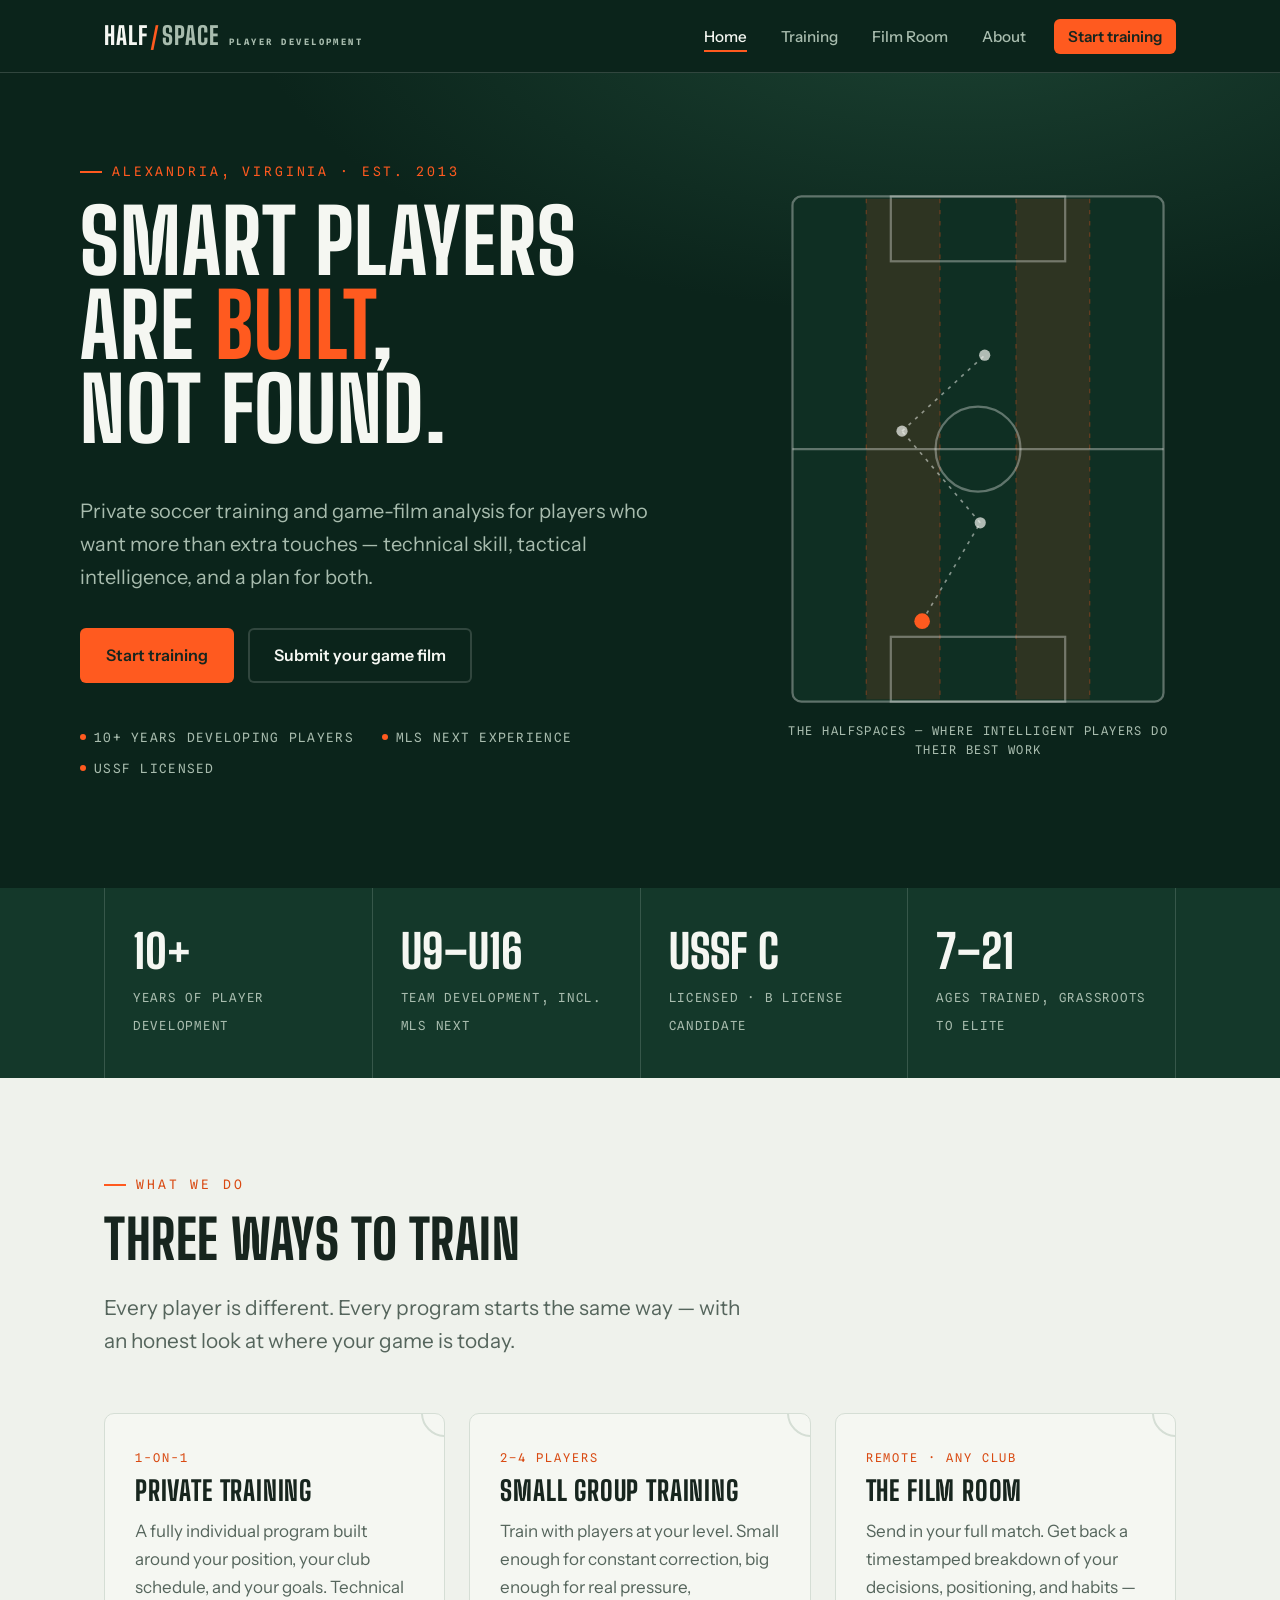
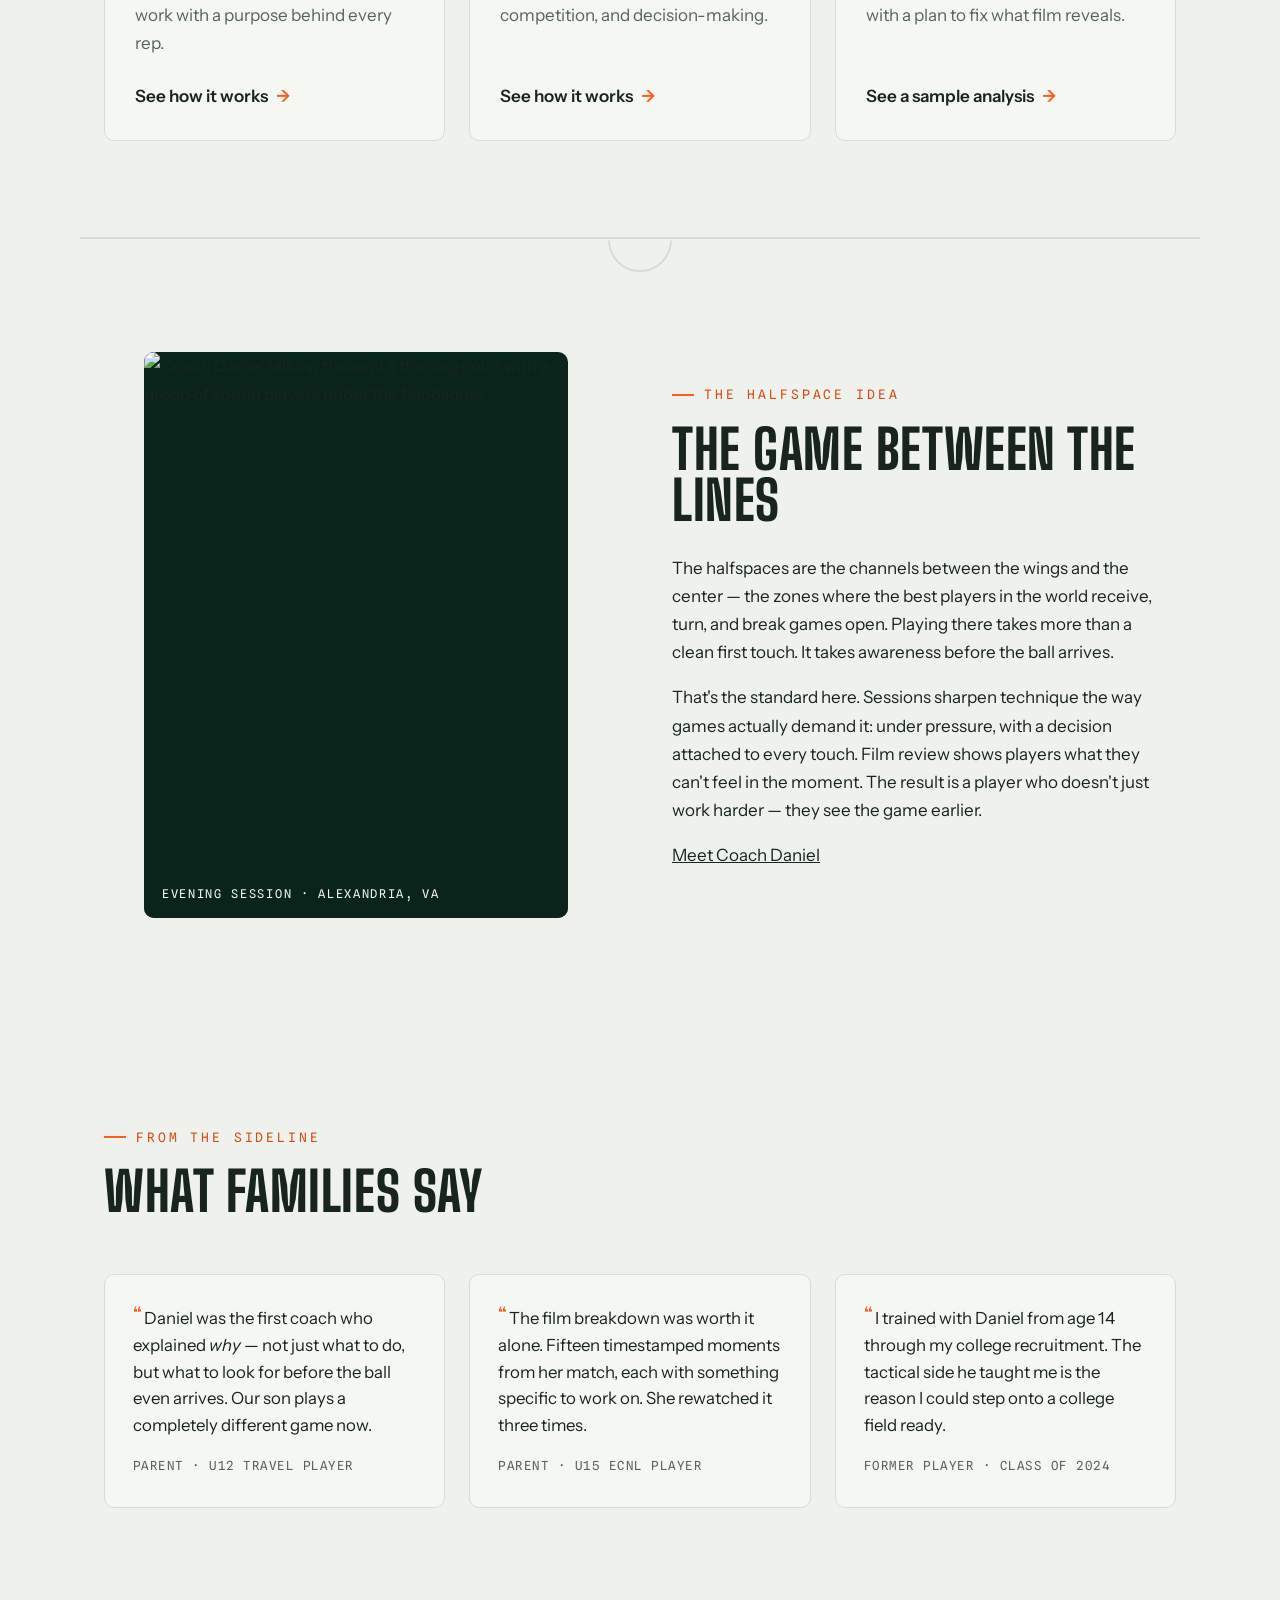
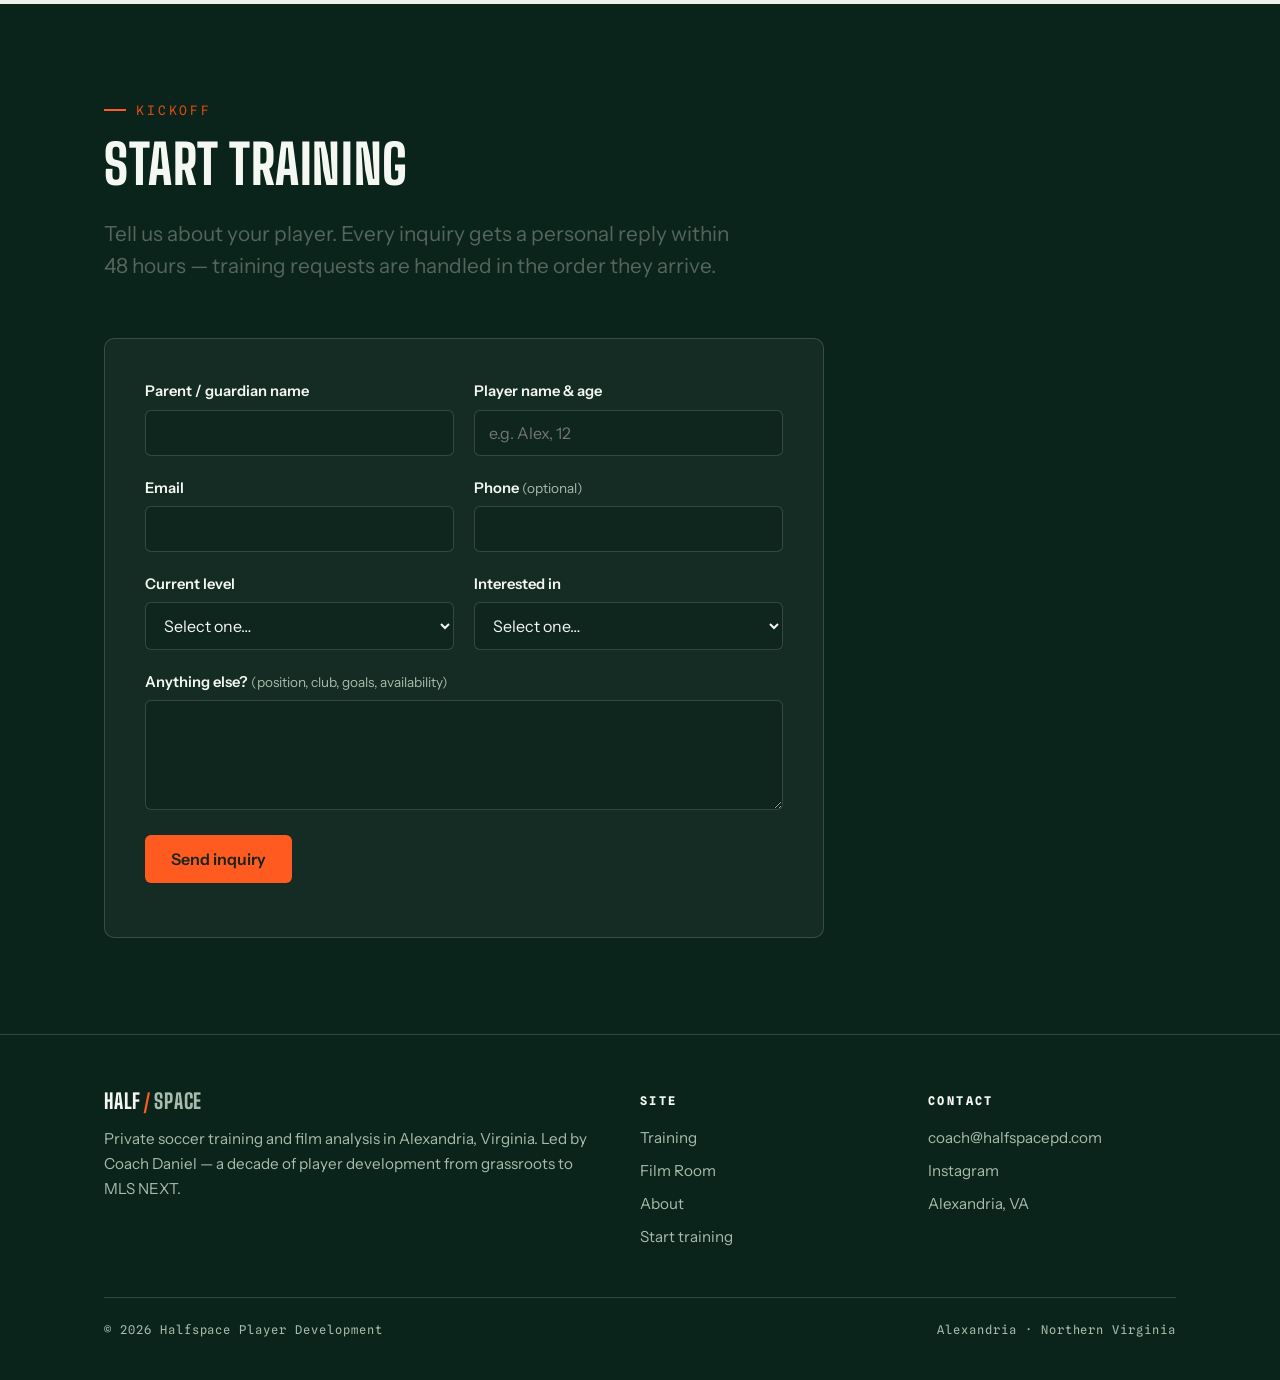
==== index.html @ 143e5eea "Add Halfspace site (pages, styles, scripts)" ====
<!DOCTYPE html>
<html lang="en">
<head>
  <meta charset="UTF-8">
  <meta name="viewport" content="width=device-width, initial-scale=1.0">
  <title>Halfspace Player Development — Private Soccer Training &amp; Film Analysis · Alexandria, VA</title>
  <meta name="description" content="Private soccer training and game-film analysis in Alexandria, Virginia. A decade of player development from grassroots to MLS NEXT, led by Coach Daniel.">
  <meta property="og:title" content="Halfspace Player Development">
  <meta property="og:description" content="Private soccer training and game-film analysis in Alexandria, VA. Smart players are built, not found.">
  <meta property="og:type" content="website">
  <link rel="icon" href="data:image/svg+xml,%3Csvg xmlns='http://www.w3.org/2000/svg' viewBox='0 0 32 32'%3E%3Crect width='32' height='32' rx='6' fill='%230b241b'/%3E%3Cpath d='M19 5 L13 27' stroke='%23ff5a1f' stroke-width='4'/%3E%3C/svg%3E">
  <link rel="preconnect" href="https://fonts.googleapis.com">
  <link rel="preconnect" href="https://fonts.gstatic.com" crossorigin>
  <link href="https://fonts.googleapis.com/css2?family=Big+Shoulders+Display:wght@600;700;800&family=Instrument+Sans:ital,wght@0,400;0,500;0,600;1,400&family=Spline+Sans+Mono:wght@400;500&display=swap" rel="stylesheet">
  <link rel="stylesheet" href="styles.css">
</head>
<body>
  <a class="skip-link" href="#main">Skip to content</a>

  <header class="site-header">
    <div class="container nav-bar">
      <a class="wordmark" href="index.html" aria-label="Halfspace Player Development — home">
        <span class="half">Half</span><span class="slash">/</span><span class="space">Space</span>
        <small>Player Development</small>
      </a>
      <button class="nav-toggle" aria-expanded="false" aria-controls="nav-links" aria-label="Toggle menu">
        <svg class="icon-open" width="26" height="26" viewBox="0 0 24 24" fill="none" stroke="currentColor" stroke-width="2" aria-hidden="true"><path d="M3 6h18M3 12h18M3 18h18"/></svg>
        <svg class="icon-close" width="26" height="26" viewBox="0 0 24 24" fill="none" stroke="currentColor" stroke-width="2" aria-hidden="true"><path d="M5 5l14 14M19 5L5 19"/></svg>
      </button>
      <ul class="nav-links" id="nav-links">
        <li><a href="index.html" aria-current="page">Home</a></li>
        <li><a href="training.html">Training</a></li>
        <li><a href="film-room.html">Film Room</a></li>
        <li><a href="about.html">About</a></li>
        <li><a class="nav-cta" href="#contact">Start training</a></li>
      </ul>
    </div>
  </header>

  <main id="main">

    <!-- ================= HERO ================= -->
    <section class="hero on-dark">
      <div class="container hero-grid">
        <div>
          <p class="eyebrow">Alexandria, Virginia · Est. 2013</p>
          <h1>Smart players<br>are <span class="accent">built</span>,<br>not found.</h1>
          <p class="hero-sub">Private soccer training and game-film analysis for players who want more than extra touches — technical skill, tactical intelligence, and a plan for both.</p>
          <div class="hero-ctas">
            <a class="btn btn-cone" href="#contact">Start training</a>
            <a class="btn btn-ghost" href="film-room.html">Submit your game film</a>
          </div>
          <ul class="hero-cred">
            <li>10+ years developing players</li>
            <li>MLS NEXT experience</li>
            <li>USSF licensed</li>
          </ul>
        </div>

        <figure class="hero-pitch" aria-hidden="false">
          <svg viewBox="0 0 340 460" role="img" aria-label="Pitch diagram with the two halfspace channels highlighted in orange">
            <!-- pitch base -->
            <rect x="4" y="4" width="332" height="452" rx="8" fill="#0f2f23" stroke="#f5f7f2" stroke-opacity="0.35" stroke-width="2"/>
            <!-- halfspace channels -->
            <rect x="70" y="6" width="66" height="448" fill="#ff5a1f" opacity="0.13"/>
            <rect x="204" y="6" width="66" height="448" fill="#ff5a1f" opacity="0.13"/>
            <line x1="70" y1="6" x2="70" y2="454" stroke="#ff5a1f" stroke-opacity="0.35" stroke-dasharray="4 6"/>
            <line x1="136" y1="6" x2="136" y2="454" stroke="#ff5a1f" stroke-opacity="0.35" stroke-dasharray="4 6"/>
            <line x1="204" y1="6" x2="204" y2="454" stroke="#ff5a1f" stroke-opacity="0.35" stroke-dasharray="4 6"/>
            <line x1="270" y1="6" x2="270" y2="454" stroke="#ff5a1f" stroke-opacity="0.35" stroke-dasharray="4 6"/>
            <!-- pitch markings -->
            <line x1="4" y1="230" x2="336" y2="230" stroke="#f5f7f2" stroke-opacity="0.35" stroke-width="2"/>
            <circle cx="170" cy="230" r="38" fill="none" stroke="#f5f7f2" stroke-opacity="0.35" stroke-width="2"/>
            <rect x="92" y="4" width="156" height="58" fill="none" stroke="#f5f7f2" stroke-opacity="0.35" stroke-width="2"/>
            <rect x="92" y="398" width="156" height="58" fill="none" stroke="#f5f7f2" stroke-opacity="0.35" stroke-width="2"/>
            <!-- pass sequence through the halfspace -->
            <path d="M120 384 L172 296 M172 296 L102 214 M102 214 L176 146" stroke="#f5f7f2" stroke-opacity="0.5" stroke-width="1.5" stroke-dasharray="3 5"/>
            <circle cx="172" cy="296" r="5" fill="#f5f7f2" opacity="0.7"/>
            <circle cx="102" cy="214" r="5" fill="#f5f7f2" opacity="0.7"/>
            <circle cx="176" cy="146" r="5" fill="#f5f7f2" opacity="0.7"/>
            <circle class="ball" cx="120" cy="384" r="7" fill="#ff5a1f"/>
          </svg>
          <figcaption>The halfspaces — where intelligent players do their best work</figcaption>
        </figure>
      </div>
    </section>

    <!-- ================= CREDENTIAL BAND ================= -->
    <section class="cred-band" aria-label="Coaching credentials">
      <div class="container">
        <div class="cred-grid">
          <div class="cred-cell reveal">
            <span class="big">10+</span>
            <span class="label">Years of player development</span>
          </div>
          <div class="cred-cell reveal">
            <span class="big">U9–U16</span>
            <span class="label">Team development, incl. MLS NEXT</span>
          </div>
          <div class="cred-cell reveal">
            <span class="big">USSF C</span>
            <span class="label">Licensed · B License candidate</span>
          </div>
          <div class="cred-cell reveal">
            <span class="big">7–21</span>
            <span class="label">Ages trained, grassroots to elite</span>
          </div>
        </div>
      </div>
    </section>

    <!-- ================= OFFERS ================= -->
    <section class="section on-light">
      <div class="container">
        <div class="section-head">
          <p class="eyebrow">What we do</p>
          <h2>Three ways to train</h2>
          <p class="lede">Every player is different. Every program starts the same way — with an honest look at where your game is today.</p>
        </div>
        <div class="card-grid">
          <article class="card reveal">
            <span class="card-tag">1-on-1</span>
            <h3>Private Training</h3>
            <p>A fully individual program built around your position, your club schedule, and your goals. Technical work with a purpose behind every rep.</p>
            <a class="card-link" href="training.html">See how it works</a>
          </article>
          <article class="card reveal">
            <span class="card-tag">2–4 players</span>
            <h3>Small Group Training</h3>
            <p>Train with players at your level. Small enough for constant correction, big enough for real pressure, competition, and decision-making.</p>
            <a class="card-link" href="training.html#small-group">See how it works</a>
          </article>
          <article class="card reveal">
            <span class="card-tag">Remote · Any club</span>
            <h3>The Film Room</h3>
            <p>Send in your full match. Get back a timestamped breakdown of your decisions, positioning, and habits — with a plan to fix what film reveals.</p>
            <a class="card-link" href="film-room.html">See a sample analysis</a>
          </article>
        </div>
      </div>
    </section>

    <div class="pitch-divider" role="presentation"></div>

    <!-- ================= PHILOSOPHY ================= -->
    <section class="section">
      <div class="container split">
        <figure class="photo reveal" style="aspect-ratio: 3 / 4;">
          <!-- SWAP: replace images/coach-huddle.jpg with the real floodlight training photo -->
          <img src="images/coach-huddle.jpg" alt="Coach Daniel talking through a training point with a group of young players under the floodlights" loading="lazy">
          <figcaption>Evening session · Alexandria, VA</figcaption>
        </figure>
        <div class="reveal">
          <p class="eyebrow">The Halfspace idea</p>
          <h2>The game between the lines</h2>
          <p>The halfspaces are the channels between the wings and the center — the zones where the best players in the world receive, turn, and break games open. Playing there takes more than a clean first touch. It takes awareness before the ball arrives.</p>
          <p>That's the standard here. Sessions sharpen technique the way games actually demand it: under pressure, with a decision attached to every touch. Film review shows players what they can't feel in the moment. The result is a player who doesn't just work harder — they see the game earlier.</p>
          <p><a class="card-link" href="about.html">Meet Coach Daniel</a></p>
        </div>
      </div>
    </section>

    <!-- ================= QUOTES ================= -->
    <section class="section on-light" aria-label="What families say">
      <div class="container">
        <div class="section-head">
          <p class="eyebrow">From the sideline</p>
          <h2>What families say</h2>
        </div>
        <!-- SWAP: replace these placeholder quotes with real family testimonials before launch -->
        <div class="quote-grid">
          <figure class="quote reveal">
            <p>Daniel was the first coach who explained <em>why</em> — not just what to do, but what to look for before the ball even arrives. Our son plays a completely different game now.</p>
            <figcaption>Parent · U12 travel player</figcaption>
          </figure>
          <figure class="quote reveal">
            <p>The film breakdown was worth it alone. Fifteen timestamped moments from her match, each with something specific to work on. She rewatched it three times.</p>
            <figcaption>Parent · U15 ECNL player</figcaption>
          </figure>
          <figure class="quote reveal">
            <p>I trained with Daniel from age 14 through my college recruitment. The tactical side he taught me is the reason I could step onto a college field ready.</p>
            <figcaption>Former player · Class of 2024</figcaption>
          </figure>
        </div>
      </div>
    </section>

    <!-- ================= CONTACT ================= -->
    <section class="section on-night" id="contact">
      <div class="container">
        <div class="section-head">
          <p class="eyebrow">Kickoff</p>
          <h2>Start training</h2>
          <p class="lede">Tell us about your player. Every inquiry gets a personal reply within 48 hours — training requests are handled in the order they arrive.</p>
        </div>

        <!-- SETUP: create a free form at formspree.io and replace YOUR_FORM_ID below -->
        <form class="form-shell" action="https://formspree.io/f/YOUR_FORM_ID" method="POST" data-halfspace-form novalidate="">
          <div class="form-grid">
            <div>
              <label for="c-parent">Parent / guardian name</label>
              <input id="c-parent" name="parent_name" type="text" autocomplete="name" required>
            </div>
            <div>
              <label for="c-player">Player name &amp; age</label>
              <input id="c-player" name="player_name_age" type="text" placeholder="e.g. Alex, 12" required>
            </div>
            <div>
              <label for="c-email">Email</label>
              <input id="c-email" name="email" type="email" autocomplete="email" required>
            </div>
            <div>
              <label for="c-phone">Phone <span class="hint">(optional)</span></label>
              <input id="c-phone" name="phone" type="tel" autocomplete="tel">
            </div>
            <div>
              <label for="c-level">Current level</label>
              <select id="c-level" name="current_level" required>
                <option value="">Select one…</option>
                <option>Recreational</option>
                <option>Travel / club</option>
                <option>ECNL / MLS NEXT / academy</option>
                <option>High school</option>
                <option>College</option>
              </select>
            </div>
            <div>
              <label for="c-interest">Interested in</label>
              <select id="c-interest" name="interested_in" required>
                <option value="">Select one…</option>
                <option>Private training</option>
                <option>Small group training</option>
                <option>Film Room analysis</option>
                <option>Not sure yet</option>
              </select>
            </div>
            <div class="full">
              <label for="c-msg">Anything else? <span class="hint">(position, club, goals, availability)</span></label>
              <textarea id="c-msg" name="message"></textarea>
            </div>
          </div>
          <input type="text" name="_gotcha" class="hp-field" tabindex="-1" autocomplete="off" aria-hidden="true">
          <input type="hidden" name="_subject" value="New training inquiry — halfspace site">
          <div class="form-status" role="status" aria-live="polite"></div>
          <p class="form-note"><button class="btn btn-cone" type="submit" data-label="Send inquiry">Send inquiry</button></p>
        </form>
      </div>
    </section>

  </main>

  <footer class="site-footer">
    <div class="container">
      <div class="footer-grid">
        <div>
          <a class="wordmark" href="index.html" aria-label="Halfspace Player Development — home">
            <span class="half">Half</span><span class="slash">/</span><span class="space">Space</span>
          </a>
          <p style="margin-top:14px; max-width: 32em;">Private soccer training and film analysis in Alexandria, Virginia. Led by Coach Daniel — a decade of player development from grassroots to MLS NEXT.</p>
        </div>
        <div>
          <h4>Site</h4>
          <ul>
            <li><a href="training.html">Training</a></li>
            <li><a href="film-room.html">Film Room</a></li>
            <li><a href="about.html">About</a></li>
            <li><a href="index.html#contact">Start training</a></li>
          </ul>
        </div>
        <div>
          <h4>Contact</h4>
          <ul>
            <!-- SWAP: replace with Daniel's real email / phone / Instagram -->
            <li><a href="mailto:coach@halfspacepd.com">coach@halfspacepd.com</a></li>
            <li><a href="https://instagram.com" rel="noopener">Instagram</a></li>
            <li>Alexandria, VA</li>
          </ul>
        </div>
      </div>
      <div class="footer-bottom">
        <span>© <span id="year">2026</span> Halfspace Player Development</span>
        <span>Alexandria · Northern Virginia</span>
      </div>
    </div>
  </footer>

  <script src="main.js"></script>
</body>
</html>
---- styles.css ----
/* ============================================================
   HALFSPACE — Player Development
   Palette:  turf #14382A · night #0B241B · pine #1D4A37
             chalk #F5F7F2 · paper #EFF2EC · ink #17251E
             cone #FF5A1F
   Type:     Big Shoulders Display (display) · Instrument Sans (body)
             Spline Sans Mono (utility / match clock)
   ============================================================ */

:root {
  --turf: #14382a;
  --night: #0b241b;
  --pine: #1d4a37;
  --pine-soft: #2a5c46;
  --chalk: #f5f7f2;
  --paper: #eff2ec;
  --ink: #17251e;
  --muted: #55655c;
  --muted-dark: #a8bcae;
  --cone: #ff5a1f;
  --cone-deep: #d94a12;
  --line: #d5ded5;
  --line-dark: rgba(245, 247, 242, 0.16);
  --radius: 10px;
  --container: 1120px;
  --font-display: "Big Shoulders Display", "Arial Narrow", sans-serif;
  --font-body: "Instrument Sans", "Helvetica Neue", Arial, sans-serif;
  --font-mono: "Spline Sans Mono", "SFMono-Regular", Consolas, monospace;
}

* { box-sizing: border-box; }

html { scroll-behavior: smooth; }
@media (prefers-reduced-motion: reduce) {
  html { scroll-behavior: auto; }
}

body {
  margin: 0;
  font-family: var(--font-body);
  font-size: 1.0625rem;
  line-height: 1.65;
  color: var(--ink);
  background: var(--paper);
  -webkit-font-smoothing: antialiased;
}

img { max-width: 100%; display: block; }

a { color: inherit; }

:focus-visible {
  outline: 3px solid var(--cone);
  outline-offset: 2px;
  border-radius: 2px;
}

.container {
  max-width: var(--container);
  margin: 0 auto;
  padding: 0 24px;
}

.skip-link {
  position: absolute;
  left: -9999px;
  top: 0;
  background: var(--cone);
  color: var(--ink);
  padding: 10px 18px;
  font-weight: 600;
  z-index: 200;
}
.skip-link:focus { left: 12px; top: 12px; }

/* ------------------------------------------------ typography */

h1, h2, h3 {
  font-family: var(--font-display);
  text-transform: uppercase;
  line-height: 0.95;
  letter-spacing: 0.01em;
  margin: 0 0 0.5em;
  font-weight: 800;
}

h1 { font-size: clamp(3rem, 8vw, 5.5rem); }
h2 { font-size: clamp(2.2rem, 5vw, 3.4rem); }
h3 { font-size: clamp(1.35rem, 3vw, 1.7rem); letter-spacing: 0.03em; }

p { margin: 0 0 1em; }

.eyebrow {
  font-family: var(--font-mono);
  font-size: 0.8125rem;
  letter-spacing: 0.22em;
  text-transform: uppercase;
  color: var(--cone-deep);
  display: flex;
  align-items: center;
  gap: 10px;
  margin: 0 0 18px;
}
.eyebrow::before {
  content: "";
  width: 22px;
  height: 2px;
  background: var(--cone);
  flex: none;
}
.on-dark .eyebrow { color: var(--cone); }

.lede {
  font-size: clamp(1.125rem, 2vw, 1.3rem);
  line-height: 1.55;
  color: var(--muted);
  max-width: 34em;
}
.on-dark .lede { color: var(--muted-dark); }

.mono {
  font-family: var(--font-mono);
  font-size: 0.85em;
  letter-spacing: 0.04em;
}

/* ------------------------------------------------ buttons */

.btn {
  display: inline-flex;
  align-items: center;
  gap: 10px;
  font-family: var(--font-body);
  font-weight: 600;
  font-size: 1rem;
  text-decoration: none;
  border: 0;
  cursor: pointer;
  padding: 14px 26px;
  border-radius: 6px;
  transition: transform 0.15s ease, background-color 0.15s ease, color 0.15s ease;
}
.btn:active { transform: translateY(1px); }

.btn-cone {
  background: var(--cone);
  color: var(--ink);
}
.btn-cone:hover { background: var(--cone-deep); color: var(--chalk); }

.btn-ghost {
  background: transparent;
  color: var(--ink);
  box-shadow: inset 0 0 0 2px var(--ink);
}
.btn-ghost:hover { background: var(--ink); color: var(--chalk); }

.on-dark .btn-ghost {
  color: var(--chalk);
  box-shadow: inset 0 0 0 2px var(--line-dark);
}
.on-dark .btn-ghost:hover { background: var(--chalk); color: var(--ink); box-shadow: inset 0 0 0 2px var(--chalk); }

/* ------------------------------------------------ header / nav */

.site-header {
  position: sticky;
  top: 0;
  z-index: 100;
  background: var(--night);
  border-bottom: 1px solid var(--line-dark);
}

.nav-bar {
  display: flex;
  align-items: center;
  justify-content: space-between;
  gap: 24px;
  min-height: 72px;
}

.wordmark {
  font-family: var(--font-display);
  font-weight: 800;
  font-size: 1.55rem;
  letter-spacing: 0.04em;
  text-transform: uppercase;
  color: var(--chalk);
  text-decoration: none;
  display: flex;
  align-items: baseline;
  line-height: 1;
}
.wordmark .half { color: var(--chalk); }
.wordmark .slash { color: var(--cone); margin: 0 2px; font-weight: 700; }
.wordmark .space { color: var(--muted-dark); }
.wordmark small {
  font-family: var(--font-mono);
  font-size: 0.55rem;
  letter-spacing: 0.28em;
  color: var(--muted-dark);
  margin-left: 10px;
  display: none;
}
@media (min-width: 700px) {
  .wordmark small { display: inline; }
}

.nav-links {
  display: flex;
  align-items: center;
  gap: 6px;
  list-style: none;
  margin: 0;
  padding: 0;
}
.nav-links a {
  text-decoration: none;
  color: var(--muted-dark);
  font-size: 0.95rem;
  font-weight: 500;
  padding: 8px 14px;
  border-radius: 6px;
  transition: color 0.15s ease;
}
.nav-links a:hover { color: var(--chalk); }
.nav-links a[aria-current="page"] {
  color: var(--chalk);
  position: relative;
}
.nav-links a[aria-current="page"]::after {
  content: "";
  position: absolute;
  left: 14px;
  right: 14px;
  bottom: 2px;
  height: 2px;
  background: var(--cone);
}
.nav-links .nav-cta {
  background: var(--cone);
  color: var(--ink);
  font-weight: 600;
  margin-left: 8px;
}
.nav-links .nav-cta:hover { background: var(--cone-deep); color: var(--chalk); }

.nav-toggle {
  display: none;
  background: none;
  border: 0;
  cursor: pointer;
  padding: 10px;
  color: var(--chalk);
}
.nav-toggle svg { display: block; }
.nav-toggle .icon-close { display: none; }
.nav-toggle[aria-expanded="true"] .icon-open { display: none; }
.nav-toggle[aria-expanded="true"] .icon-close { display: block; }

@media (max-width: 860px) {
  .nav-toggle { display: block; }
  .nav-links {
    position: absolute;
    top: 100%;
    left: 0;
    right: 0;
    flex-direction: column;
    align-items: stretch;
    gap: 0;
    background: var(--night);
    border-bottom: 1px solid var(--line-dark);
    padding: 8px 16px 20px;
    display: none;
  }
  .nav-links.open { display: flex; }
  .nav-links a { padding: 14px 12px; font-size: 1.05rem; }
  .nav-links a[aria-current="page"]::after { left: 12px; right: auto; width: 28px; }
  .nav-links .nav-cta { margin: 12px 12px 0; text-align: center; justify-content: center; display: block; }
}

/* ------------------------------------------------ sections */

.section { padding: 96px 0; }
.section-tight { padding: 72px 0; }

.on-dark {
  background: var(--turf);
  color: var(--chalk);
}
.on-night {
  background: var(--night);
  color: var(--chalk);
}

.section-head { max-width: 640px; margin-bottom: 56px; }
.section-head.center { margin-left: auto; margin-right: auto; text-align: center; }
.section-head.center .eyebrow { justify-content: center; }

/* pitch-line divider between light sections */
.pitch-divider {
  height: 0;
  border-top: 2px solid var(--line);
  position: relative;
  max-width: var(--container);
  margin: 0 auto;
}
.pitch-divider::after {
  content: "";
  position: absolute;
  top: -31px;
  left: 50%;
  width: 60px;
  height: 60px;
  transform: translateX(-50%);
  border: 2px solid var(--line);
  border-radius: 50%;
  clip-path: inset(50% 0 0 0);
  background: transparent;
}

/* ------------------------------------------------ hero */

.hero {
  background:
    radial-gradient(1100px 500px at 75% -10%, rgba(42, 92, 70, 0.55), transparent 65%),
    var(--night);
  color: var(--chalk);
  overflow: hidden;
}

.hero-grid {
  display: grid;
  grid-template-columns: minmax(0, 7fr) minmax(0, 5fr);
  gap: 56px;
  align-items: center;
  padding: 88px 0 96px;
}

.hero h1 .accent { color: var(--cone); }

.hero-sub {
  font-size: clamp(1.1rem, 2vw, 1.25rem);
  color: var(--muted-dark);
  max-width: 30em;
  margin: 22px 0 34px;
}

.hero-ctas { display: flex; flex-wrap: wrap; gap: 14px; }

.hero-cred {
  margin-top: 44px;
  display: flex;
  flex-wrap: wrap;
  gap: 10px 28px;
  padding: 0;
  list-style: none;
  font-family: var(--font-mono);
  font-size: 0.8rem;
  letter-spacing: 0.1em;
  text-transform: uppercase;
  color: var(--muted-dark);
}
.hero-cred li { display: flex; align-items: center; gap: 8px; }
.hero-cred li::before { content: ""; width: 6px; height: 6px; background: var(--cone); border-radius: 50%; flex: none; }

.hero-pitch { justify-self: center; width: 100%; max-width: 380px; }
.hero-pitch svg { width: 100%; height: auto; display: block; }
.hero-pitch figcaption {
  font-family: var(--font-mono);
  font-size: 0.75rem;
  letter-spacing: 0.12em;
  text-transform: uppercase;
  color: var(--muted-dark);
  text-align: center;
  margin-top: 14px;
}

@media (max-width: 860px) {
  .hero-grid { grid-template-columns: 1fr; padding: 64px 0 72px; }
  .hero-pitch { max-width: 300px; }
}

@media (prefers-reduced-motion: no-preference) {
  .hero .ball {
    animation: passline 7s ease-in-out infinite;
  }
  @keyframes passline {
    0%, 8%   { transform: translate(0, 0); }
    26%, 36% { transform: translate(52px, -88px); }
    56%, 66% { transform: translate(-18px, -170px); }
    88%, 100% { transform: translate(74px, -238px); }
  }
}

/* ------------------------------------------------ credential band */

.cred-band { background: var(--turf); color: var(--chalk); }
.cred-grid {
  display: grid;
  grid-template-columns: repeat(4, 1fr);
  border-left: 1px solid var(--line-dark);
}
.cred-cell {
  border-right: 1px solid var(--line-dark);
  padding: 40px 28px;
}
.cred-cell .big {
  font-family: var(--font-display);
  font-weight: 800;
  font-size: clamp(2rem, 4vw, 2.9rem);
  line-height: 1;
  display: block;
  margin-bottom: 8px;
}
.cred-cell .label {
  font-family: var(--font-mono);
  font-size: 0.78rem;
  letter-spacing: 0.14em;
  text-transform: uppercase;
  color: var(--muted-dark);
}
@media (max-width: 860px) {
  .cred-grid { grid-template-columns: repeat(2, 1fr); border-top: 1px solid var(--line-dark); }
  .cred-cell { border-bottom: 1px solid var(--line-dark); padding: 28px 20px; }
}

/* ------------------------------------------------ cards */

.card-grid {
  display: grid;
  grid-template-columns: repeat(3, 1fr);
  gap: 24px;
}
@media (max-width: 900px) { .card-grid { grid-template-columns: 1fr; } }

.card {
  background: var(--chalk);
  border: 1px solid var(--line);
  border-radius: var(--radius);
  padding: 34px 30px 30px;
  position: relative;
  overflow: hidden;
  display: flex;
  flex-direction: column;
}
/* pitch corner-arc motif */
.card::before {
  content: "";
  position: absolute;
  top: -1px;
  right: -1px;
  width: 44px;
  height: 44px;
  border: 2px solid var(--line);
  border-radius: 50%;
  transform: translate(50%, -50%);
}
.card h3 { margin-top: 10px; }
.card .card-tag {
  font-family: var(--font-mono);
  font-size: 0.75rem;
  letter-spacing: 0.16em;
  text-transform: uppercase;
  color: var(--cone-deep);
}
.card p { color: var(--muted); flex: 1; }
.card .card-link {
  font-weight: 600;
  text-decoration: none;
  color: var(--ink);
  display: inline-flex;
  align-items: center;
  gap: 8px;
  margin-top: 8px;
}
.card .card-link::after { content: "→"; color: var(--cone); transition: transform 0.15s ease; }
.card .card-link:hover::after { transform: translateX(4px); }

/* ------------------------------------------------ photo treatment */

.photo {
  border-radius: var(--radius);
  overflow: hidden;
  position: relative;
  background: var(--night);
}
.photo img { width: 100%; height: 100%; object-fit: cover; }
.photo figcaption {
  position: absolute;
  left: 0;
  bottom: 0;
  right: 0;
  padding: 40px 18px 14px;
  background: linear-gradient(transparent, rgba(11, 36, 27, 0.85));
  color: var(--chalk);
  font-family: var(--font-mono);
  font-size: 0.75rem;
  letter-spacing: 0.14em;
  text-transform: uppercase;
}

/* ------------------------------------------------ split layout */

.split {
  display: grid;
  grid-template-columns: repeat(2, minmax(0, 1fr));
  gap: 64px;
  align-items: center;
}
@media (max-width: 900px) { .split { grid-template-columns: 1fr; gap: 40px; } }

/* ------------------------------------------------ film room */

.film-frame-wrap {
  display: grid;
  grid-template-columns: minmax(0, 7fr) minmax(0, 5fr);
  gap: 32px;
  align-items: start;
}
@media (max-width: 980px) { .film-frame-wrap { grid-template-columns: 1fr; } }

.film-frame {
  background: #071a13;
  border: 1px solid var(--line-dark);
  border-radius: var(--radius);
  padding: 18px;
  position: relative;
}
.film-frame svg { width: 100%; height: auto; display: block; border-radius: 6px; }

.film-frame .frame-meta {
  display: flex;
  justify-content: space-between;
  align-items: center;
  font-family: var(--font-mono);
  font-size: 0.75rem;
  letter-spacing: 0.12em;
  text-transform: uppercase;
  color: var(--muted-dark);
  padding: 12px 4px 0;
}
.film-frame .rec {
  display: inline-flex;
  align-items: center;
  gap: 7px;
  color: var(--cone);
}
.film-frame .rec::before {
  content: "";
  width: 8px;
  height: 8px;
  border-radius: 50%;
  background: var(--cone);
}
@media (prefers-reduced-motion: no-preference) {
  .film-frame .rec::before { animation: blink 1.6s steps(2, start) infinite; }
  @keyframes blink { to { visibility: hidden; } }
}

.film-notes { display: flex; flex-direction: column; gap: 10px; }

.film-note {
  text-align: left;
  background: rgba(245, 247, 242, 0.04);
  border: 1px solid var(--line-dark);
  border-radius: 8px;
  padding: 16px 18px;
  color: var(--chalk);
  font-family: var(--font-body);
  font-size: 0.95rem;
  line-height: 1.5;
  cursor: pointer;
  transition: border-color 0.15s ease, background-color 0.15s ease;
  width: 100%;
}
.film-note .stamp {
  font-family: var(--font-mono);
  font-size: 0.8rem;
  letter-spacing: 0.08em;
  color: var(--cone);
  display: block;
  margin-bottom: 4px;
}
.film-note strong { display: block; margin-bottom: 2px; }
.film-note span.note-body { color: var(--muted-dark); display: block; }
.film-note[aria-pressed="true"] {
  border-color: var(--cone);
  background: rgba(255, 90, 31, 0.08);
}
.film-note:hover { border-color: var(--cone-deep); }

/* annotation layers inside frame svg */
.film-frame .anno { opacity: 0; transition: opacity 0.25s ease; }
.film-frame .anno.active { opacity: 1; }
@media (prefers-reduced-motion: reduce) {
  .film-frame .anno { transition: none; }
}

/* steps */
.step-grid {
  display: grid;
  grid-template-columns: repeat(3, 1fr);
  gap: 24px;
  counter-reset: step;
}
@media (max-width: 900px) { .step-grid { grid-template-columns: 1fr; } }

.step {
  border-top: 2px solid var(--line-dark);
  padding-top: 22px;
}
.on-light .step { border-top-color: var(--line); }
.step .step-clock {
  font-family: var(--font-mono);
  font-size: 0.8rem;
  letter-spacing: 0.14em;
  color: var(--cone);
  display: block;
  margin-bottom: 12px;
}
.step h3 { font-size: 1.35rem; }
.step p { color: var(--muted-dark); font-size: 0.98rem; }
.on-light .step p { color: var(--muted); }

/* included list */
.included {
  list-style: none;
  margin: 0;
  padding: 0;
  display: grid;
  grid-template-columns: repeat(2, 1fr);
  gap: 14px 32px;
}
@media (max-width: 700px) { .included { grid-template-columns: 1fr; } }
.included li {
  display: flex;
  gap: 12px;
  align-items: flex-start;
  font-size: 1rem;
}
.included li::before {
  content: "✓";
  flex: none;
  width: 19px;
  height: 19px;
  margin-top: 3px;
  border-radius: 50%;
  background: var(--cone);
  color: var(--ink);
  font-size: 12px;
  font-weight: 700;
  line-height: 19px;
  text-align: center;
}

/* ------------------------------------------------ session timeline (training page) */

.session-flow {
  list-style: none;
  margin: 0;
  padding: 0;
  border-left: 2px solid var(--line);
}
.session-flow li {
  position: relative;
  padding: 0 0 34px 34px;
}
.session-flow li:last-child { padding-bottom: 0; }
.session-flow li::before {
  content: "";
  position: absolute;
  left: -7px;
  top: 6px;
  width: 12px;
  height: 12px;
  border-radius: 50%;
  background: var(--cone);
  border: 2px solid var(--paper);
}
.session-flow .flow-clock {
  font-family: var(--font-mono);
  font-size: 0.8rem;
  letter-spacing: 0.12em;
  color: var(--cone-deep);
  display: block;
  margin-bottom: 2px;
}
.session-flow strong { display: block; font-size: 1.1rem; }
.session-flow p { color: var(--muted); margin: 4px 0 0; font-size: 0.98rem; }

/* ------------------------------------------------ timeline (about page) */

.timeline {
  list-style: none;
  margin: 0;
  padding: 0;
}
.timeline li {
  display: grid;
  grid-template-columns: 120px 1fr;
  gap: 24px;
  padding: 22px 0;
  border-bottom: 1px solid var(--line);
}
.timeline li:first-child { border-top: 2px solid var(--ink); }
.timeline .years {
  font-family: var(--font-mono);
  font-size: 0.85rem;
  letter-spacing: 0.08em;
  color: var(--cone-deep);
  padding-top: 3px;
}
.timeline strong { display: block; }
.timeline p { color: var(--muted); margin: 2px 0 0; font-size: 0.98rem; }
@media (max-width: 600px) {
  .timeline li { grid-template-columns: 1fr; gap: 4px; }
}

/* license ladder */
.license-ladder {
  display: flex;
  gap: 10px;
  flex-wrap: wrap;
  list-style: none;
  padding: 0;
  margin: 0;
}
.license-ladder li {
  font-family: var(--font-mono);
  font-size: 0.85rem;
  letter-spacing: 0.1em;
  padding: 10px 16px;
  border: 1px solid var(--line);
  border-radius: 999px;
  color: var(--muted);
  background: var(--chalk);
}
.license-ladder li.held {
  border-color: var(--turf);
  color: var(--chalk);
  background: var(--turf);
}
.license-ladder li.next {
  border: 1px dashed var(--cone-deep);
  color: var(--cone-deep);
  background: transparent;
}

/* ------------------------------------------------ quotes */

.quote-grid {
  display: grid;
  grid-template-columns: repeat(3, 1fr);
  gap: 24px;
}
@media (max-width: 900px) { .quote-grid { grid-template-columns: 1fr; } }

.quote {
  background: var(--chalk);
  border: 1px solid var(--line);
  border-radius: var(--radius);
  padding: 30px 28px;
  margin: 0;
}
.quote p {
  font-size: 1.05rem;
  line-height: 1.6;
}
.quote p::before { content: "“"; color: var(--cone); font-family: var(--font-display); font-size: 1.6em; line-height: 0; vertical-align: -0.15em; margin-right: 2px; }
.quote figcaption {
  font-family: var(--font-mono);
  font-size: 0.78rem;
  letter-spacing: 0.12em;
  text-transform: uppercase;
  color: var(--muted);
}

/* ------------------------------------------------ FAQ */

.faq { max-width: 760px; margin: 0 auto; }
.faq details {
  border-bottom: 1px solid var(--line);
  padding: 6px 0;
}
.on-dark .faq details, .on-night .faq details { border-bottom-color: var(--line-dark); }
.faq summary {
  cursor: pointer;
  font-weight: 600;
  font-size: 1.08rem;
  padding: 16px 40px 16px 0;
  position: relative;
  list-style: none;
}
.faq summary::-webkit-details-marker { display: none; }
.faq summary::after {
  content: "+";
  position: absolute;
  right: 4px;
  top: 50%;
  transform: translateY(-50%);
  font-family: var(--font-display);
  font-size: 1.5rem;
  color: var(--cone);
}
.faq details[open] summary::after { content: "–"; }
.faq details p { color: var(--muted); padding-bottom: 16px; margin: 0; }
.on-dark .faq details p, .on-night .faq details p { color: var(--muted-dark); }

/* ------------------------------------------------ forms */

.form-shell {
  background: var(--chalk);
  border: 1px solid var(--line);
  border-radius: var(--radius);
  padding: 40px;
  max-width: 720px;
}
.on-dark .form-shell, .on-night .form-shell {
  background: rgba(245, 247, 242, 0.04);
  border-color: var(--line-dark);
}

.form-grid {
  display: grid;
  grid-template-columns: repeat(2, 1fr);
  gap: 20px;
}
.form-grid .full { grid-column: 1 / -1; }
@media (max-width: 640px) {
  .form-grid { grid-template-columns: 1fr; }
  .form-shell { padding: 28px 22px; }
}

label {
  display: block;
  font-weight: 600;
  font-size: 0.92rem;
  margin-bottom: 6px;
}
.hint { font-weight: 400; color: var(--muted); font-size: 0.85rem; }
.on-dark .hint, .on-night .hint { color: var(--muted-dark); }

input, select, textarea {
  width: 100%;
  font-family: var(--font-body);
  font-size: 1rem;
  color: var(--ink);
  background: var(--paper);
  border: 1px solid var(--line);
  border-radius: 6px;
  padding: 12px 14px;
}
.on-dark input, .on-dark select, .on-dark textarea,
.on-night input, .on-night select, .on-night textarea {
  background: rgba(11, 36, 27, 0.6);
  border-color: var(--line-dark);
  color: var(--chalk);
}
input:focus, select:focus, textarea:focus {
  outline: 3px solid var(--cone);
  outline-offset: 0;
  border-color: var(--cone);
}
textarea { resize: vertical; min-height: 110px; }

.form-note {
  font-size: 0.9rem;
  color: var(--muted);
  margin-top: 16px;
}
.on-dark .form-note, .on-night .form-note { color: var(--muted-dark); }

.form-status {
  margin-top: 16px;
  padding: 14px 16px;
  border-radius: 6px;
  font-size: 0.95rem;
  display: none;
}
.form-status.show { display: block; }
.form-status.ok { background: rgba(42, 92, 70, 0.18); border: 1px solid var(--pine-soft); }
.form-status.err { background: rgba(255, 90, 31, 0.1); border: 1px solid var(--cone-deep); }

/* honeypot */
.hp-field {
  position: absolute !important;
  left: -9999px !important;
  width: 1px;
  height: 1px;
  overflow: hidden;
}

/* ------------------------------------------------ CTA banner */

.cta-banner {
  background:
    radial-gradient(900px 400px at 20% 120%, rgba(255, 90, 31, 0.18), transparent 60%),
    var(--night);
  color: var(--chalk);
  text-align: center;
}
.cta-banner .btn { margin-top: 10px; }

/* ------------------------------------------------ footer */

.site-footer {
  background: var(--night);
  color: var(--muted-dark);
  border-top: 1px solid var(--line-dark);
  padding: 56px 0 40px;
  font-size: 0.95rem;
}
.footer-grid {
  display: grid;
  grid-template-columns: 2fr 1fr 1fr;
  gap: 40px;
  margin-bottom: 40px;
}
@media (max-width: 800px) { .footer-grid { grid-template-columns: 1fr; gap: 28px; } }

.site-footer .wordmark { font-size: 1.3rem; }
.site-footer h4 {
  font-family: var(--font-mono);
  font-size: 0.75rem;
  letter-spacing: 0.2em;
  text-transform: uppercase;
  color: var(--chalk);
  margin: 0 0 14px;
}
.site-footer ul { list-style: none; margin: 0; padding: 0; }
.site-footer li { margin-bottom: 8px; }
.site-footer a { color: var(--muted-dark); text-decoration: none; }
.site-footer a:hover { color: var(--chalk); }

.footer-bottom {
  border-top: 1px solid var(--line-dark);
  padding-top: 22px;
  display: flex;
  justify-content: space-between;
  flex-wrap: wrap;
  gap: 10px;
  font-family: var(--font-mono);
  font-size: 0.75rem;
  letter-spacing: 0.08em;
}

/* ------------------------------------------------ reveal on scroll */

.reveal { opacity: 1; transform: none; }
@media (prefers-reduced-motion: no-preference) {
  .js .reveal {
    opacity: 0;
    transform: translateY(18px);
    transition: opacity 0.6s ease, transform 0.6s ease;
  }
  .js .reveal.in {
    opacity: 1;
    transform: none;
  }
}
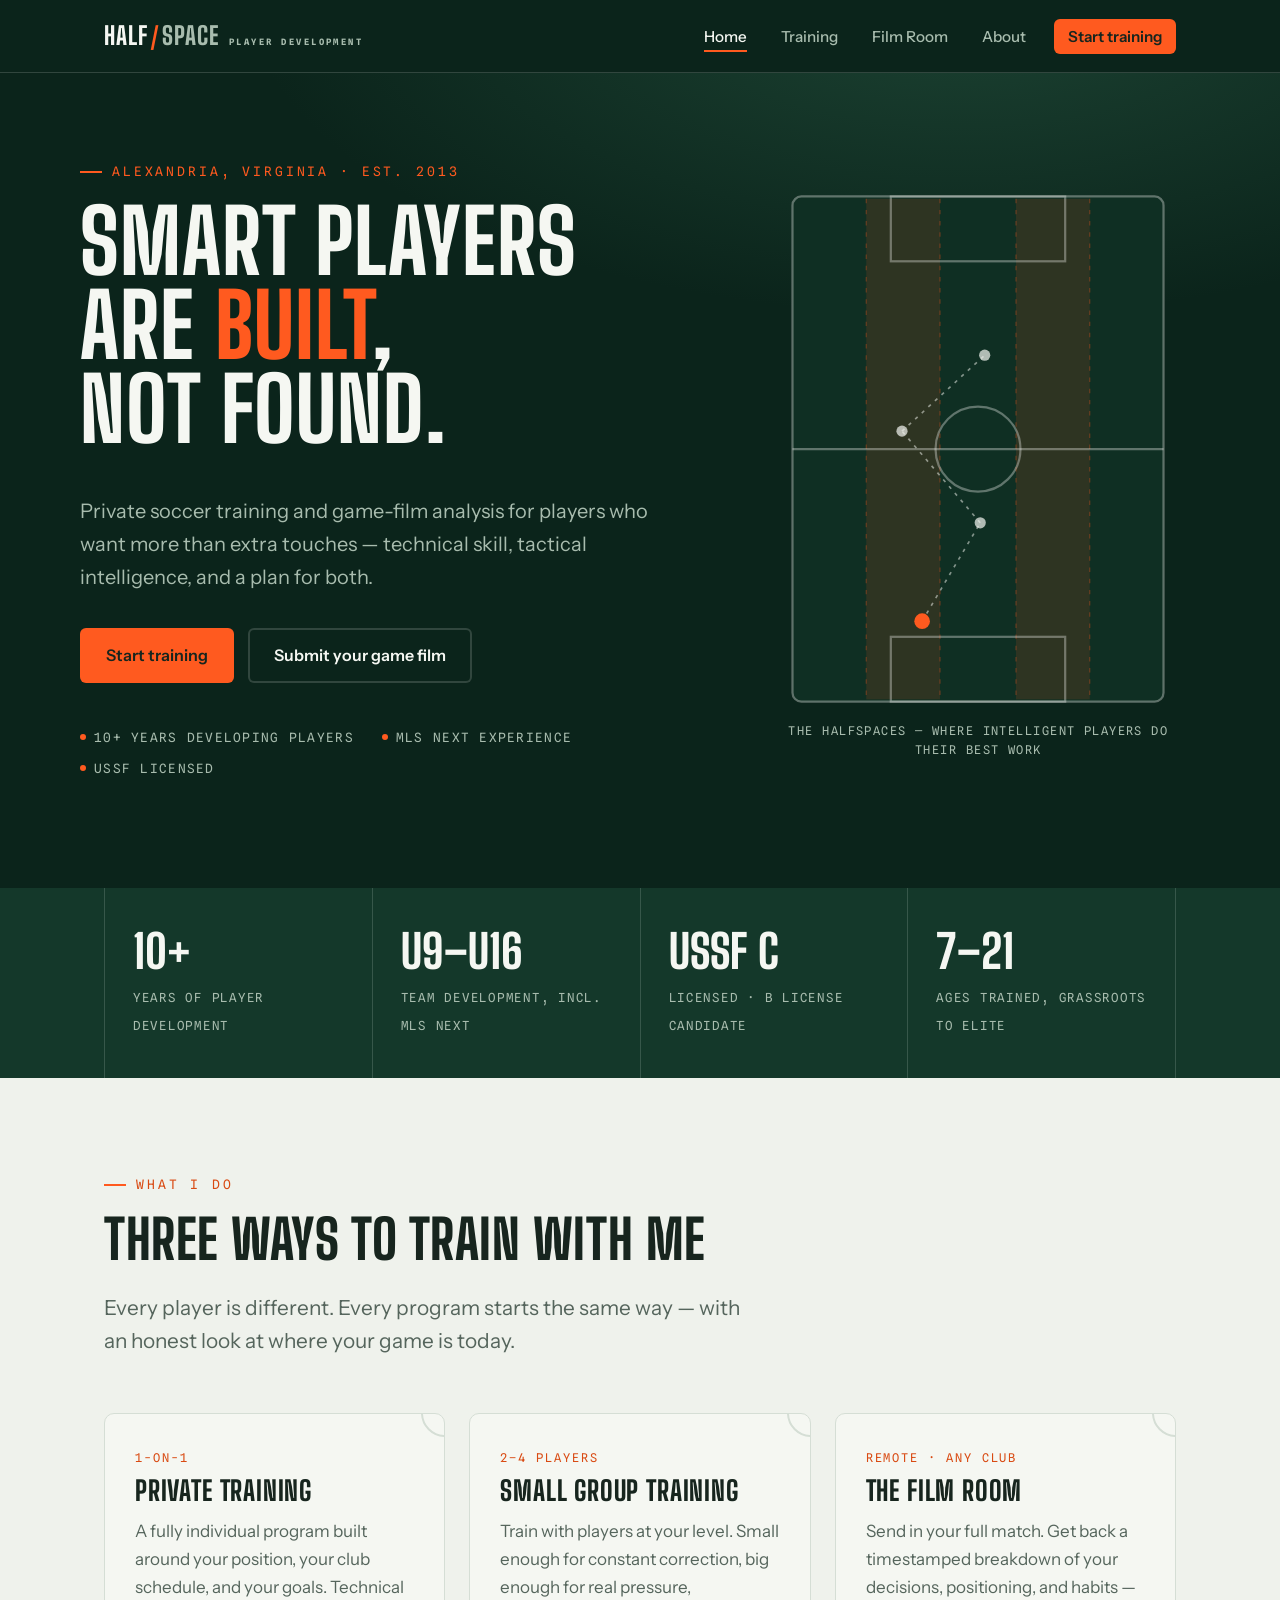
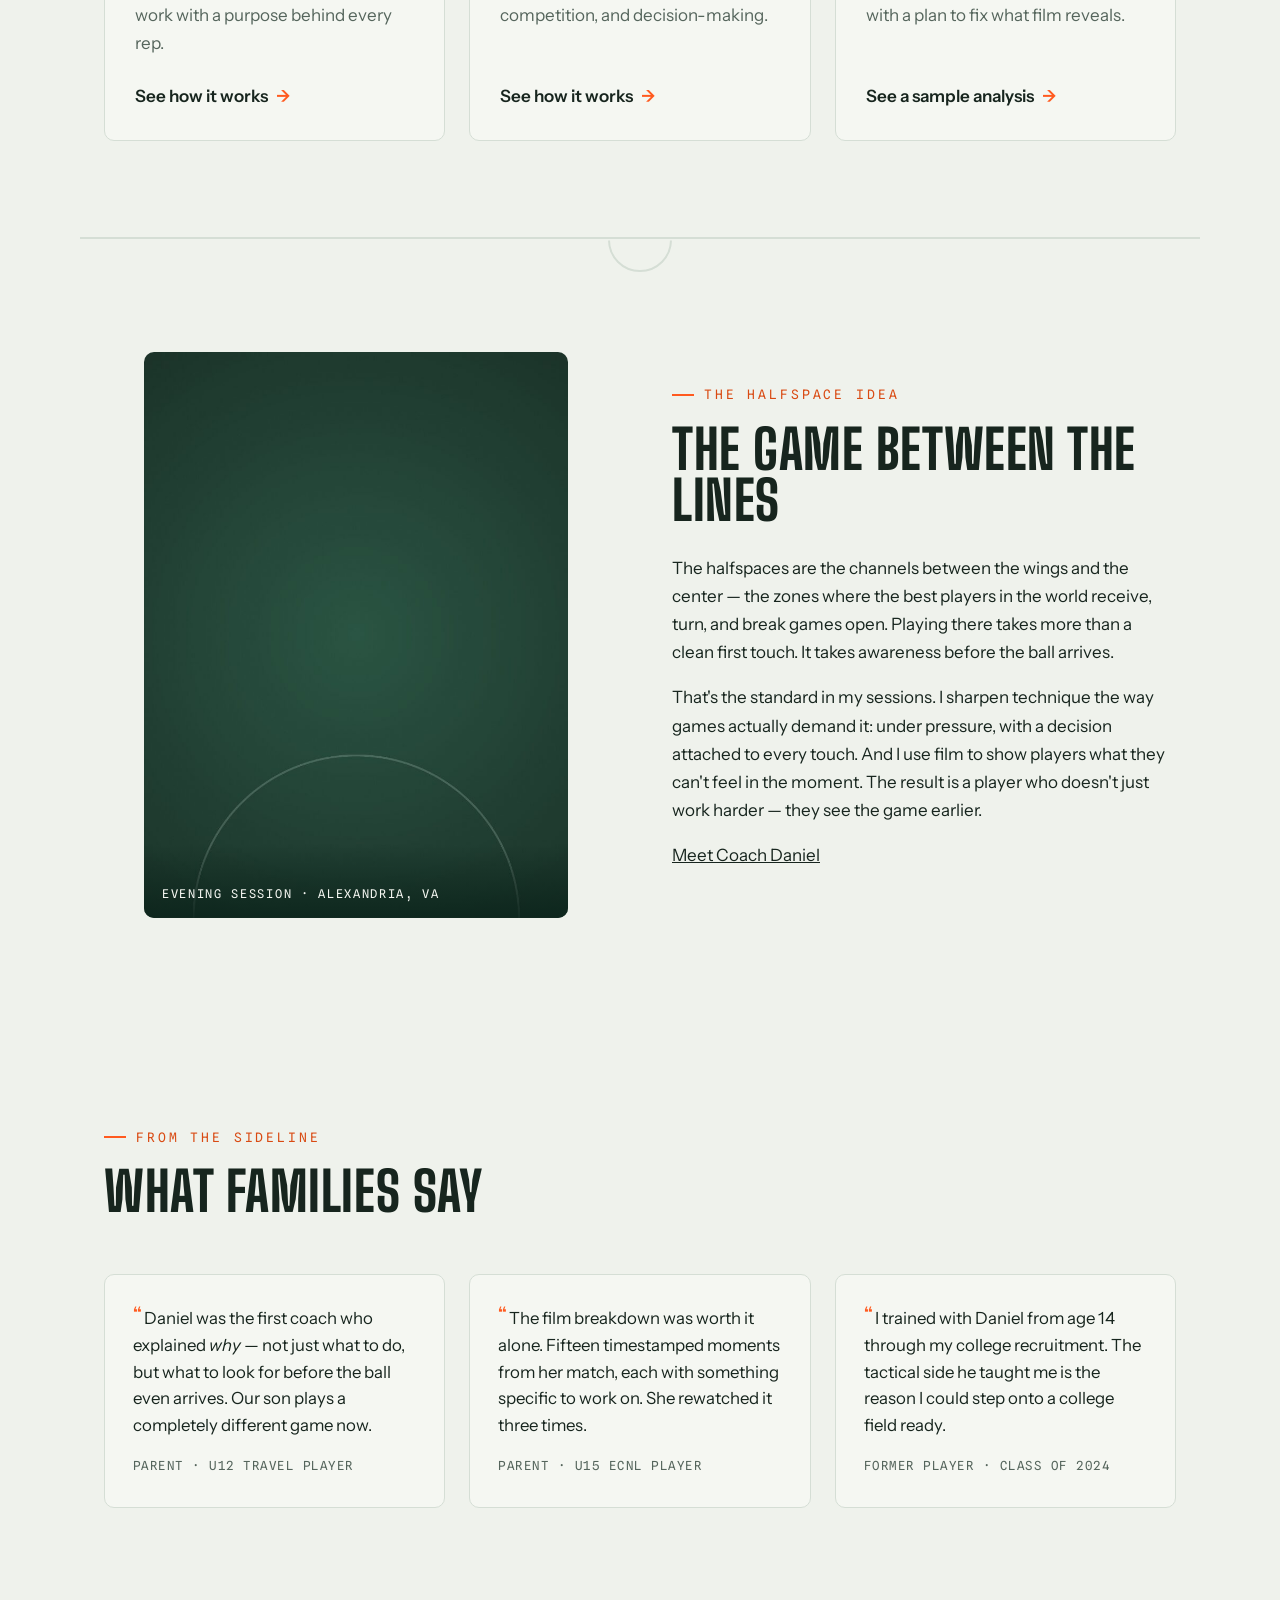
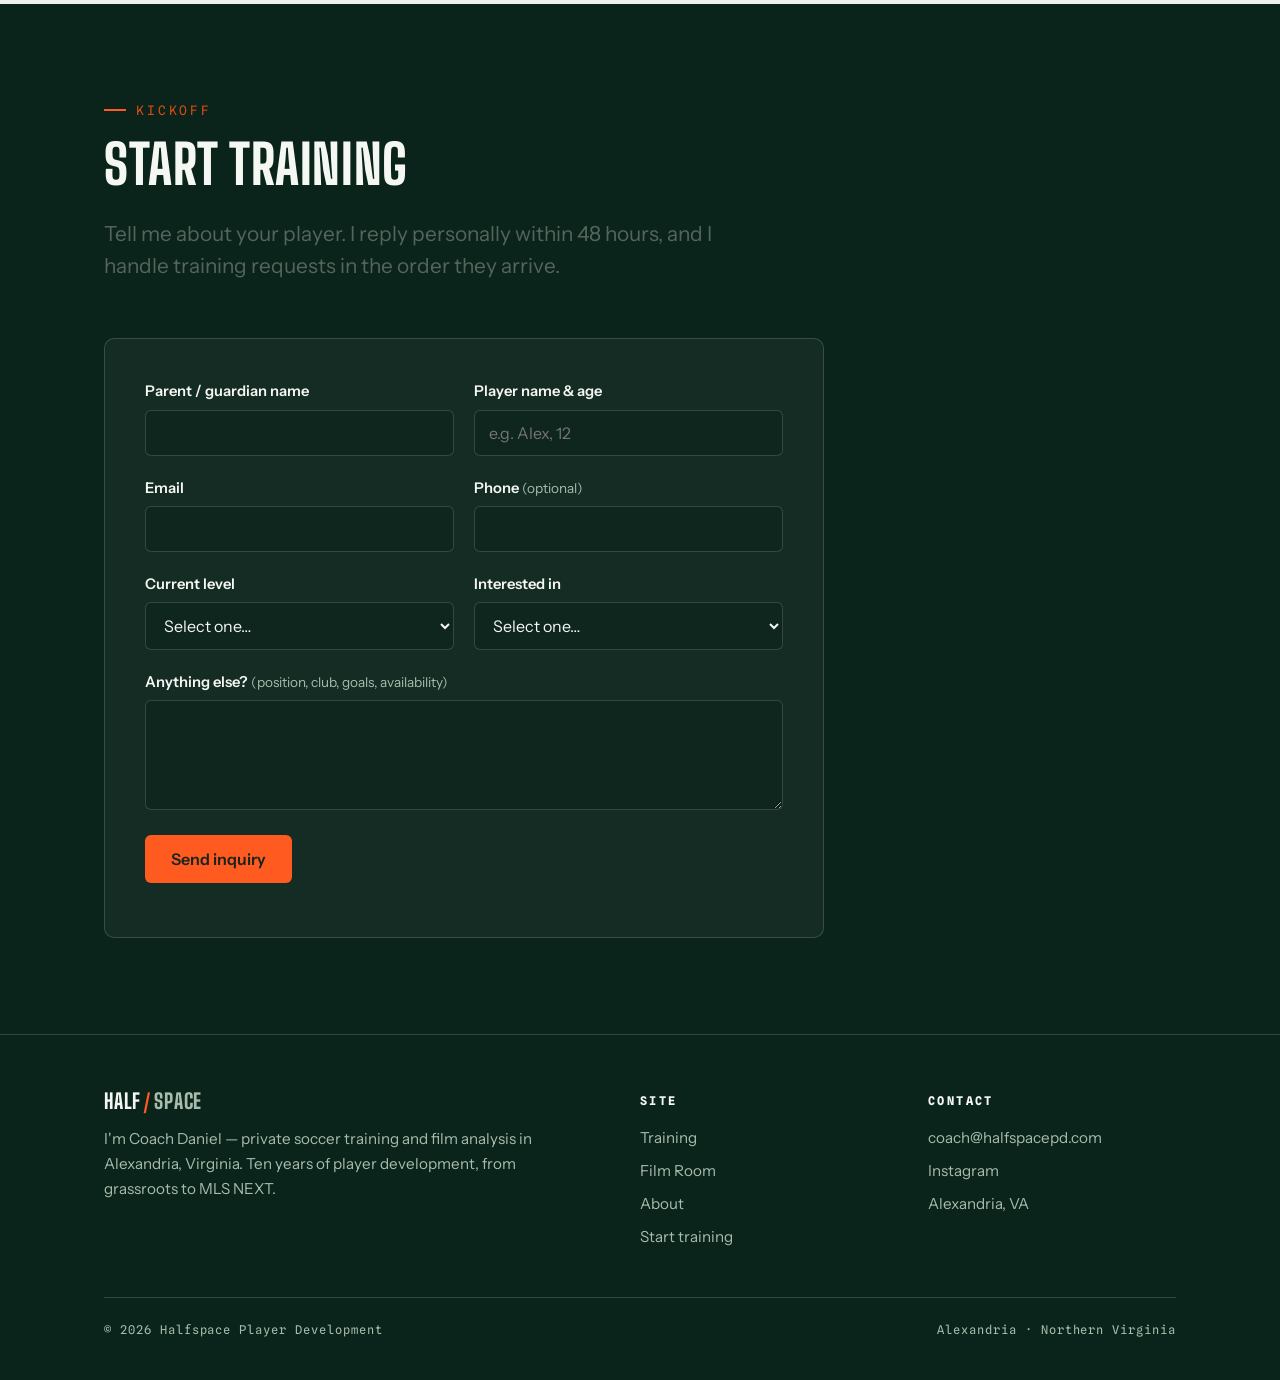
==== commit b3347296: "Rewrite all copy in Coach Daniel's first-person voice" ====
--- a/index.html
+++ b/index.html
@@ -113,8 +113,8 @@
     <section class="section on-light">
       <div class="container">
         <div class="section-head">
-          <p class="eyebrow">What we do</p>
-          <h2>Three ways to train</h2>
+          <p class="eyebrow">What I do</p>
+          <h2>Three ways to train with me</h2>
           <p class="lede">Every player is different. Every program starts the same way — with an honest look at where your game is today.</p>
         </div>
         <div class="card-grid">
@@ -154,7 +154,7 @@
           <p class="eyebrow">The Halfspace idea</p>
           <h2>The game between the lines</h2>
           <p>The halfspaces are the channels between the wings and the center — the zones where the best players in the world receive, turn, and break games open. Playing there takes more than a clean first touch. It takes awareness before the ball arrives.</p>
-          <p>That's the standard here. Sessions sharpen technique the way games actually demand it: under pressure, with a decision attached to every touch. Film review shows players what they can't feel in the moment. The result is a player who doesn't just work harder — they see the game earlier.</p>
+          <p>That's the standard in my sessions. I sharpen technique the way games actually demand it: under pressure, with a decision attached to every touch. And I use film to show players what they can't feel in the moment. The result is a player who doesn't just work harder — they see the game earlier.</p>
           <p><a class="card-link" href="about.html">Meet Coach Daniel</a></p>
         </div>
       </div>
@@ -191,7 +191,7 @@
         <div class="section-head">
           <p class="eyebrow">Kickoff</p>
           <h2>Start training</h2>
-          <p class="lede">Tell us about your player. Every inquiry gets a personal reply within 48 hours — training requests are handled in the order they arrive.</p>
+          <p class="lede">Tell me about your player. I reply personally within 48 hours, and I handle training requests in the order they arrive.</p>
         </div>
 
         <!-- SETUP: create a free form at formspree.io and replace YOUR_FORM_ID below -->
@@ -256,7 +256,7 @@
           <a class="wordmark" href="index.html" aria-label="Halfspace Player Development — home">
             <span class="half">Half</span><span class="slash">/</span><span class="space">Space</span>
           </a>
-          <p style="margin-top:14px; max-width: 32em;">Private soccer training and film analysis in Alexandria, Virginia. Led by Coach Daniel — a decade of player development from grassroots to MLS NEXT.</p>
+          <p style="margin-top:14px; max-width: 32em;">I'm Coach Daniel — private soccer training and film analysis in Alexandria, Virginia. Ten years of player development, from grassroots to MLS NEXT.</p>
         </div>
         <div>
           <h4>Site</h4>
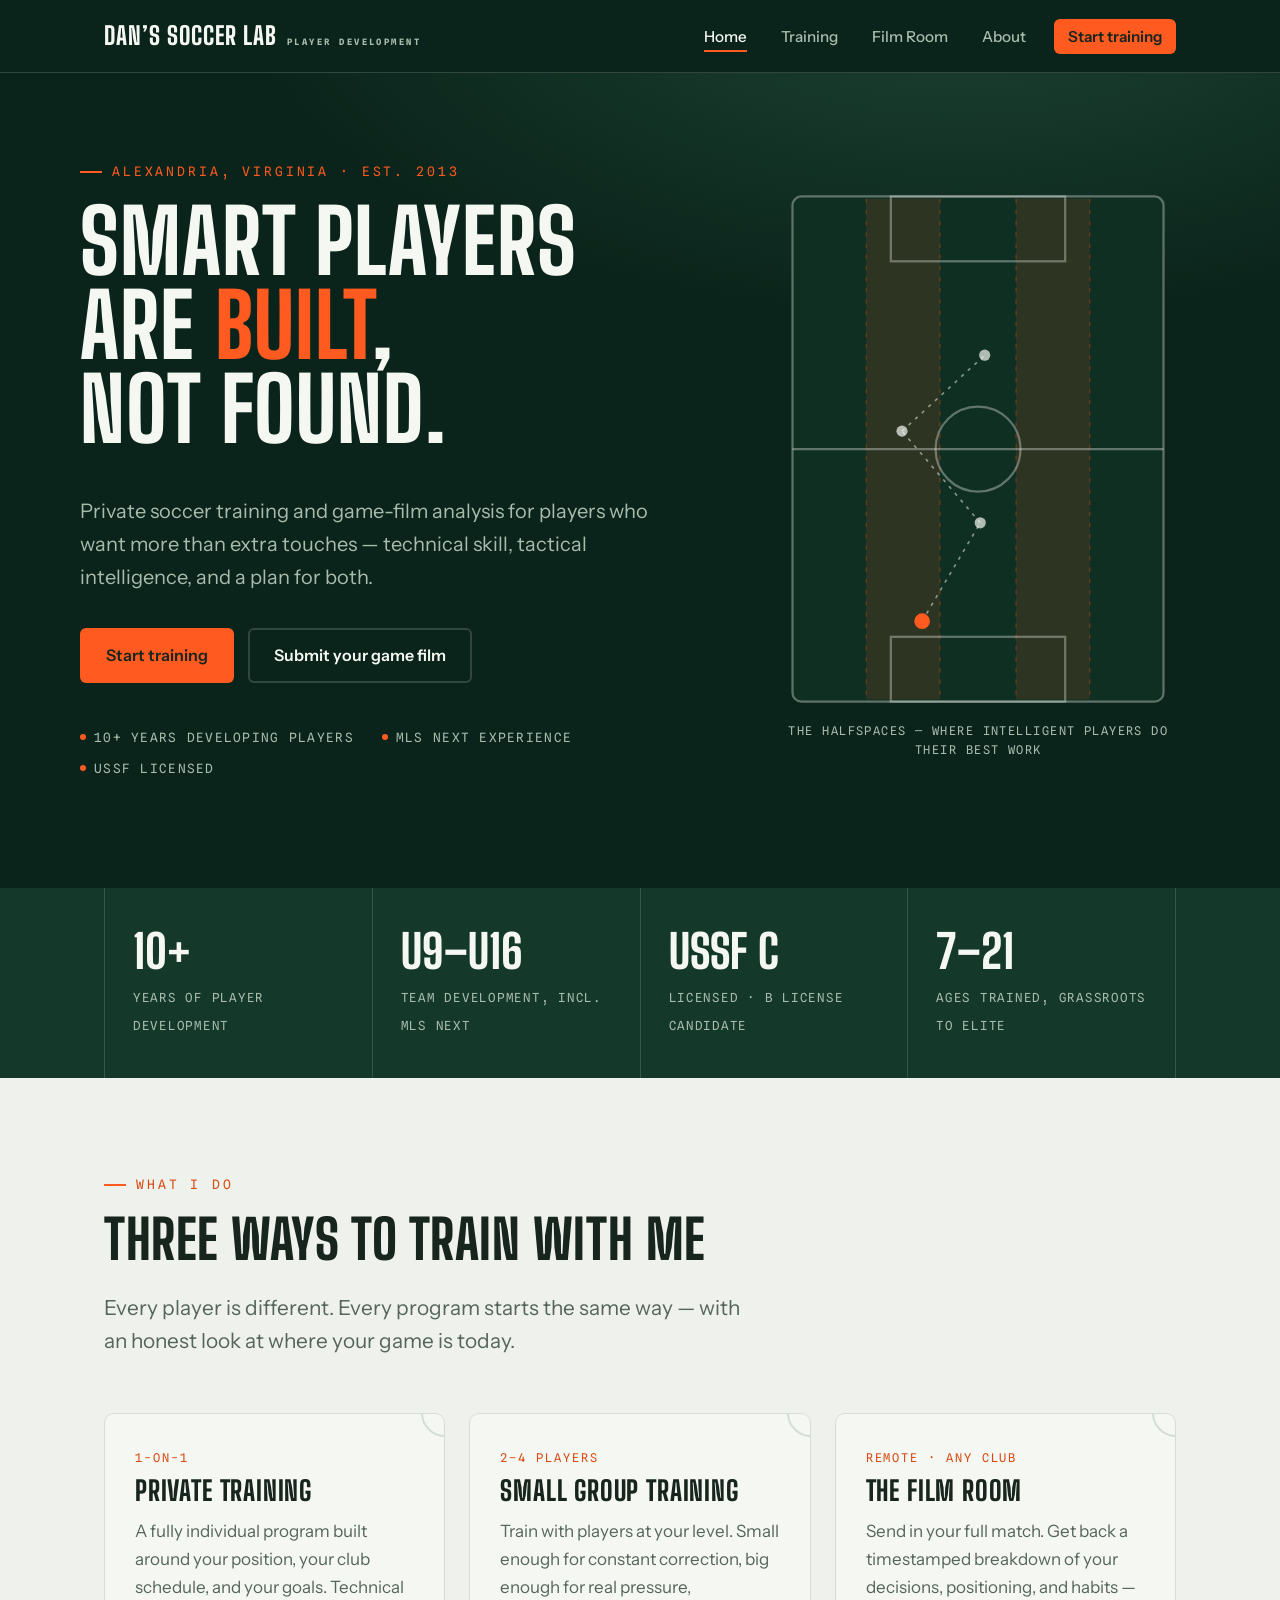
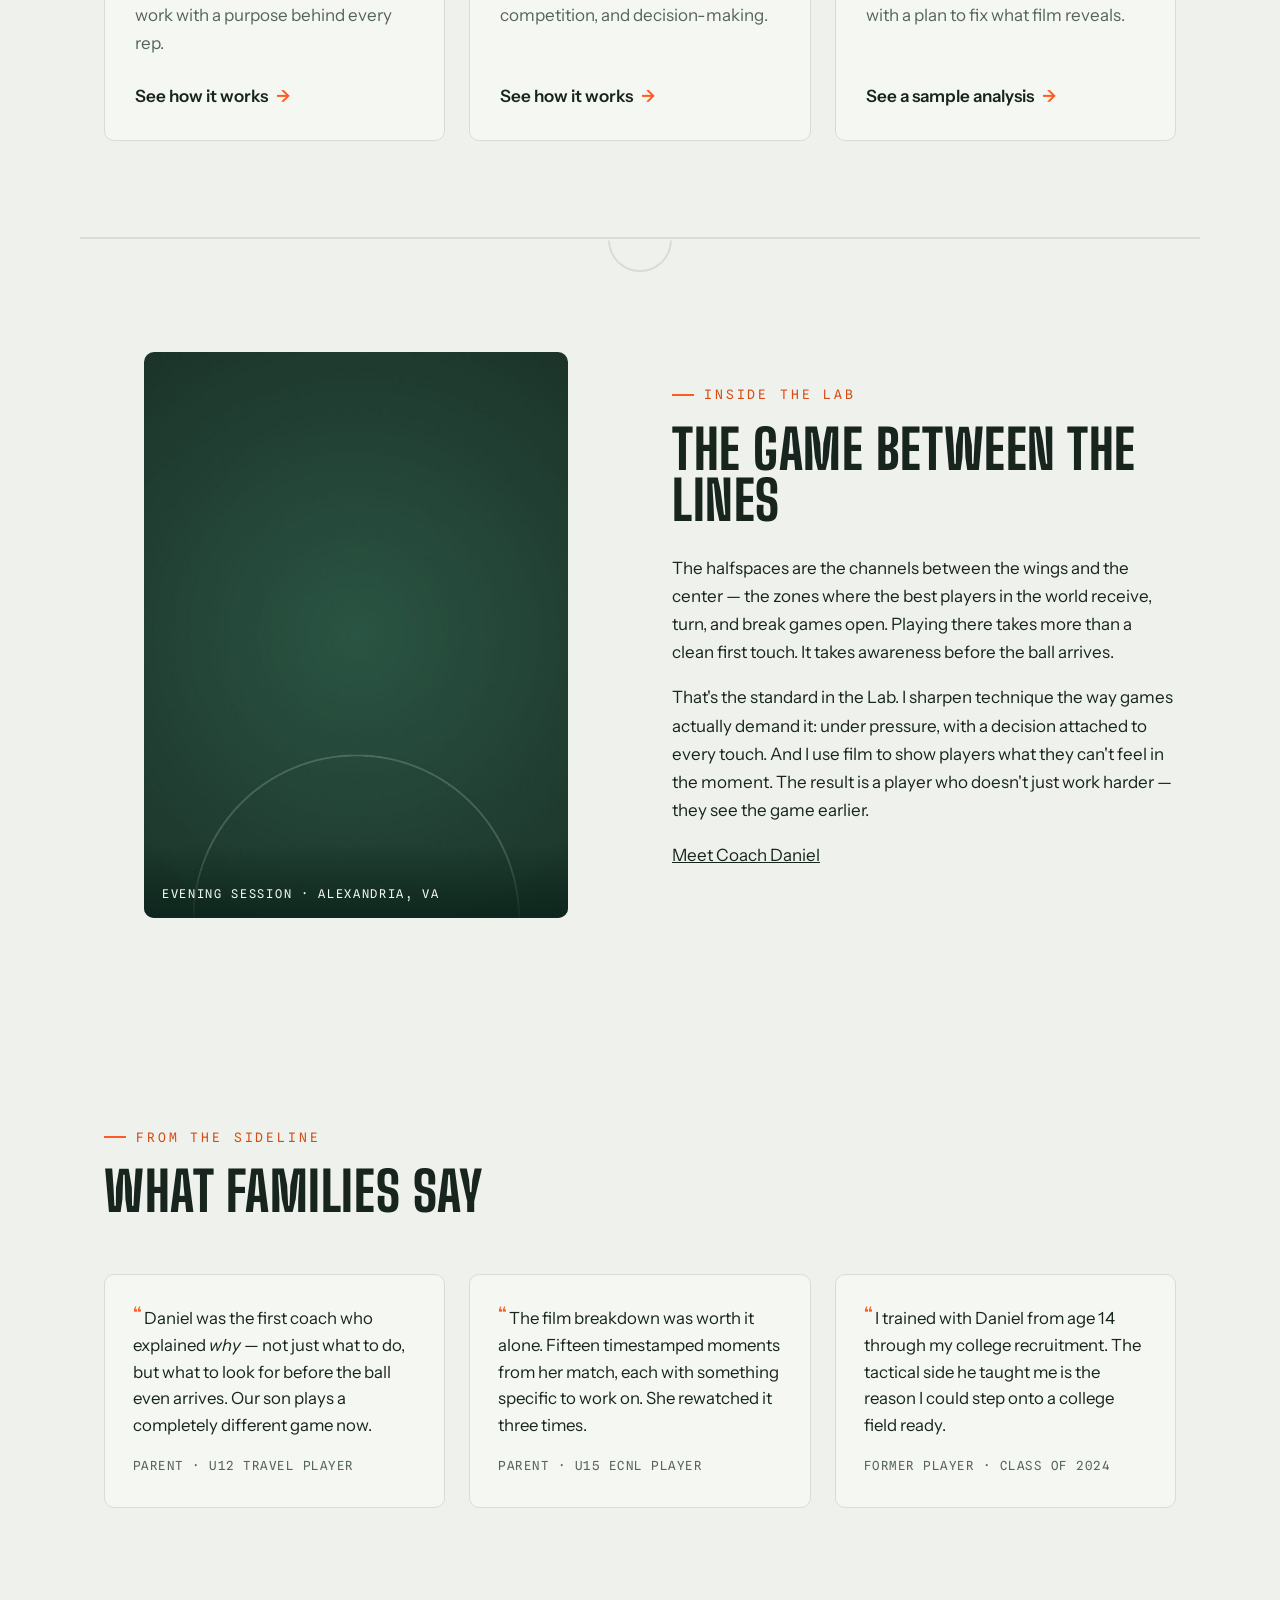
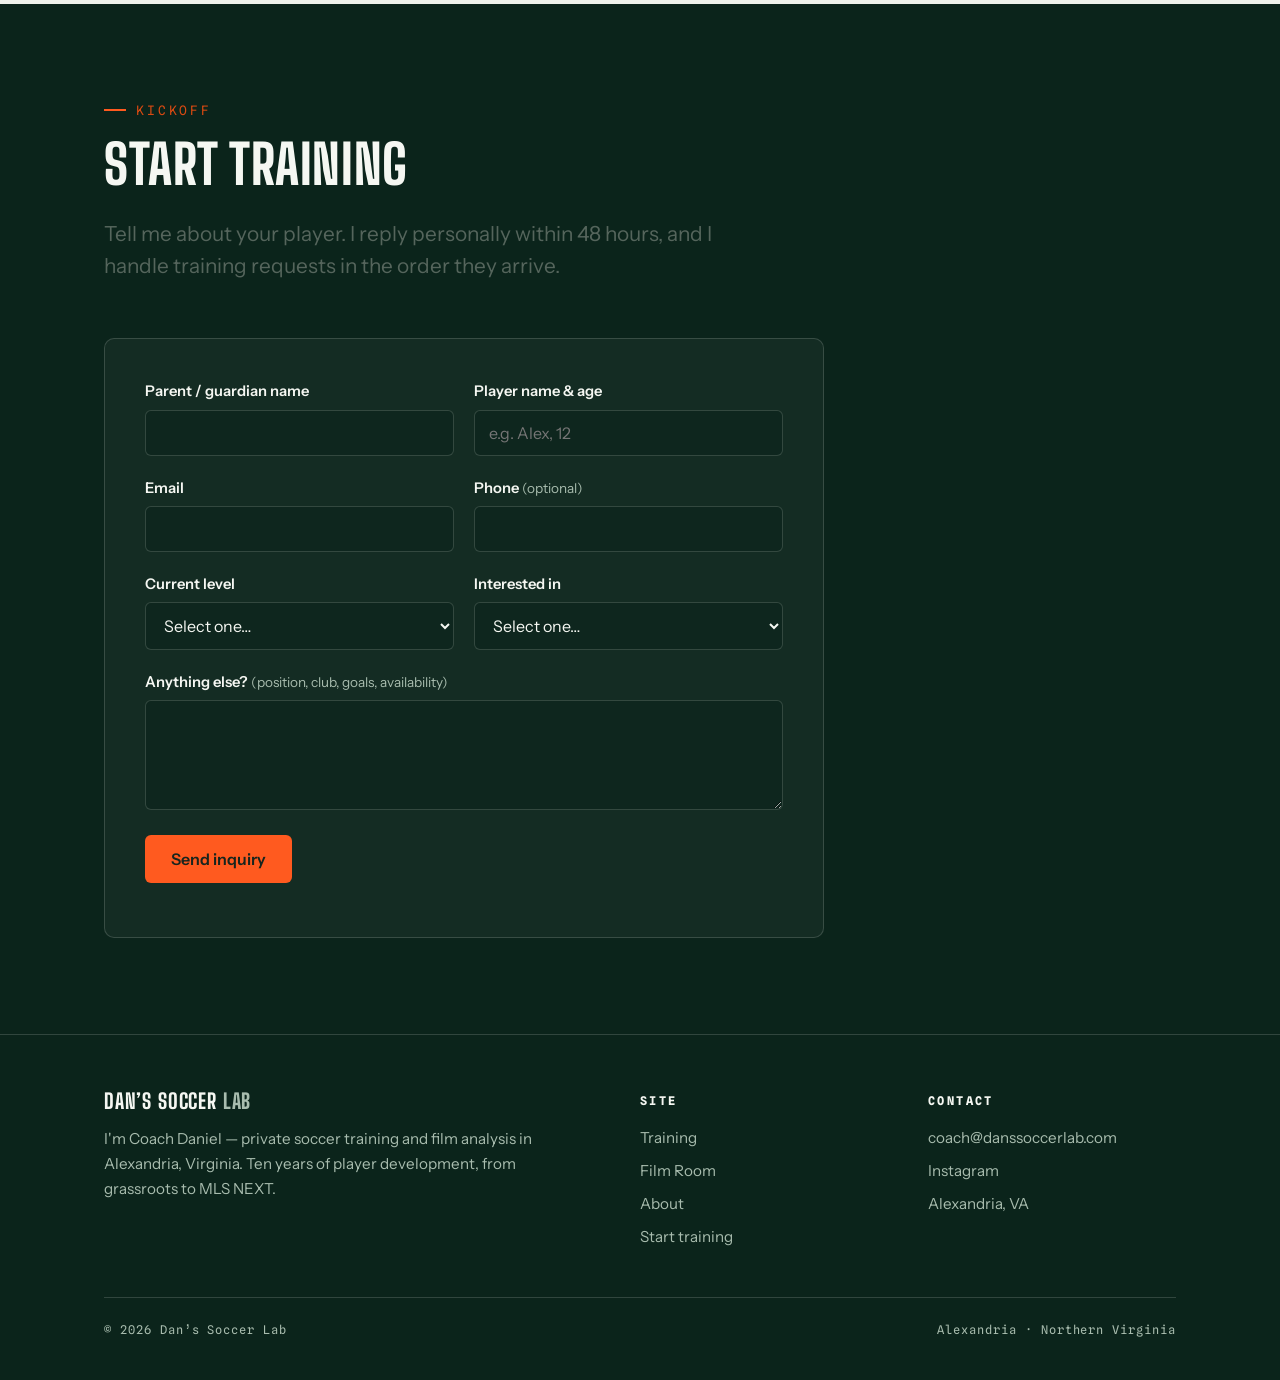
==== commit 98b6e4d0: "Add files via upload" ====
--- a/index.html
+++ b/index.html
@@ -3,12 +3,22 @@
 <head>
   <meta charset="UTF-8">
   <meta name="viewport" content="width=device-width, initial-scale=1.0">
-  <title>Halfspace Player Development — Private Soccer Training &amp; Film Analysis · Alexandria, VA</title>
+  <title>Dan’s Soccer Lab — Private Soccer Training &amp; Film Analysis · Alexandria, VA</title>
   <meta name="description" content="Private soccer training and game-film analysis in Alexandria, Virginia. A decade of player development from grassroots to MLS NEXT, led by Coach Daniel.">
-  <meta property="og:title" content="Halfspace Player Development">
+  <meta property="og:title" content="Dan’s Soccer Lab">
   <meta property="og:description" content="Private soccer training and game-film analysis in Alexandria, VA. Smart players are built, not found.">
   <meta property="og:type" content="website">
-  <link rel="icon" href="data:image/svg+xml,%3Csvg xmlns='http://www.w3.org/2000/svg' viewBox='0 0 32 32'%3E%3Crect width='32' height='32' rx='6' fill='%230b241b'/%3E%3Cpath d='M19 5 L13 27' stroke='%23ff5a1f' stroke-width='4'/%3E%3C/svg%3E">
+  <meta property="og:site_name" content="Dan’s Soccer Lab">
+  <meta property="og:url" content="https://dans-soccer-lab.vercel.app/">
+  <meta property="og:image" content="https://dans-soccer-lab.vercel.app/images/og-card.png">
+  <meta property="og:image:width" content="2400">
+  <meta property="og:image:height" content="1260">
+  <meta name="twitter:card" content="summary_large_image">
+  <meta name="twitter:title" content="Dan’s Soccer Lab">
+  <meta name="twitter:description" content="Private soccer training and game-film analysis in Alexandria, VA. Smart players are built, not found.">
+  <meta name="twitter:image" content="https://dans-soccer-lab.vercel.app/images/og-card.png">
+  <link rel="apple-touch-icon" href="/apple-touch-icon.png">
+  <link rel="icon" href="data:image/svg+xml,%3Csvg xmlns='http://www.w3.org/2000/svg' viewBox='0 0 32 32'%3E%3Crect width='32' height='32' rx='6' fill='%230b241b'/%3E%3Cpath d='M13 6h6M14 6v6L9 24a1.5 1.5 0 001.4 2h11.2a1.5 1.5 0 001.4-2L18 12V6' fill='none' stroke='%23ff5a1f' stroke-width='2' stroke-linecap='round' stroke-linejoin='round'/%3E%3Ccircle cx='16' cy='21.5' r='2' fill='%23ff5a1f'/%3E%3C/svg%3E">
   <link rel="preconnect" href="https://fonts.googleapis.com">
   <link rel="preconnect" href="https://fonts.gstatic.com" crossorigin>
   <link href="https://fonts.googleapis.com/css2?family=Big+Shoulders+Display:wght@600;700;800&family=Instrument+Sans:ital,wght@0,400;0,500;0,600;1,400&family=Spline+Sans+Mono:wght@400;500&display=swap" rel="stylesheet">
@@ -19,8 +29,8 @@
 
   <header class="site-header">
     <div class="container nav-bar">
-      <a class="wordmark" href="index.html" aria-label="Halfspace Player Development — home">
-        <span class="half">Half</span><span class="slash">/</span><span class="space">Space</span>
+      <a class="wordmark" href="index.html" aria-label="Dan’s Soccer Lab — home">
+        <span class="half">Dan’s Soccer&nbsp;</span><span class="lab">Lab</span>
         <small>Player Development</small>
       </a>
       <button class="nav-toggle" aria-expanded="false" aria-controls="nav-links" aria-label="Toggle menu">
@@ -151,10 +161,10 @@
           <figcaption>Evening session · Alexandria, VA</figcaption>
         </figure>
         <div class="reveal">
-          <p class="eyebrow">The Halfspace idea</p>
+          <p class="eyebrow">Inside the Lab</p>
           <h2>The game between the lines</h2>
           <p>The halfspaces are the channels between the wings and the center — the zones where the best players in the world receive, turn, and break games open. Playing there takes more than a clean first touch. It takes awareness before the ball arrives.</p>
-          <p>That's the standard in my sessions. I sharpen technique the way games actually demand it: under pressure, with a decision attached to every touch. And I use film to show players what they can't feel in the moment. The result is a player who doesn't just work harder — they see the game earlier.</p>
+          <p>That's the standard in the Lab. I sharpen technique the way games actually demand it: under pressure, with a decision attached to every touch. And I use film to show players what they can't feel in the moment. The result is a player who doesn't just work harder — they see the game earlier.</p>
           <p><a class="card-link" href="about.html">Meet Coach Daniel</a></p>
         </div>
       </div>
@@ -194,8 +204,7 @@
           <p class="lede">Tell me about your player. I reply personally within 48 hours, and I handle training requests in the order they arrive.</p>
         </div>
 
-        <!-- SETUP: create a free form at formspree.io and replace YOUR_FORM_ID below -->
-        <form class="form-shell" action="https://formspree.io/f/YOUR_FORM_ID" method="POST" data-halfspace-form novalidate="">
+        <form class="form-shell" action="https://formspree.io/f/mjgnkwee" method="POST" data-dsl-form novalidate="">
           <div class="form-grid">
             <div>
               <label for="c-parent">Parent / guardian name</label>
@@ -240,7 +249,7 @@
             </div>
           </div>
           <input type="text" name="_gotcha" class="hp-field" tabindex="-1" autocomplete="off" aria-hidden="true">
-          <input type="hidden" name="_subject" value="New training inquiry — halfspace site">
+          <input type="hidden" name="_subject" value="New training inquiry — Dan's Soccer Lab website">
           <div class="form-status" role="status" aria-live="polite"></div>
           <p class="form-note"><button class="btn btn-cone" type="submit" data-label="Send inquiry">Send inquiry</button></p>
         </form>
@@ -253,8 +262,8 @@
     <div class="container">
       <div class="footer-grid">
         <div>
-          <a class="wordmark" href="index.html" aria-label="Halfspace Player Development — home">
-            <span class="half">Half</span><span class="slash">/</span><span class="space">Space</span>
+          <a class="wordmark" href="index.html" aria-label="Dan’s Soccer Lab — home">
+            <span class="half">Dan’s Soccer&nbsp;</span><span class="lab">Lab</span>
           </a>
           <p style="margin-top:14px; max-width: 32em;">I'm Coach Daniel — private soccer training and film analysis in Alexandria, Virginia. Ten years of player development, from grassroots to MLS NEXT.</p>
         </div>
@@ -271,14 +280,14 @@
           <h4>Contact</h4>
           <ul>
             <!-- SWAP: replace with Daniel's real email / phone / Instagram -->
-            <li><a href="mailto:coach@halfspacepd.com">coach@halfspacepd.com</a></li>
+            <li><a href="mailto:coach@danssoccerlab.com">coach@danssoccerlab.com</a></li>
             <li><a href="https://instagram.com" rel="noopener">Instagram</a></li>
             <li>Alexandria, VA</li>
           </ul>
         </div>
       </div>
       <div class="footer-bottom">
-        <span>© <span id="year">2026</span> Halfspace Player Development</span>
+        <span>© <span id="year">2026</span> Dan’s Soccer Lab</span>
         <span>Alexandria · Northern Virginia</span>
       </div>
     </div>
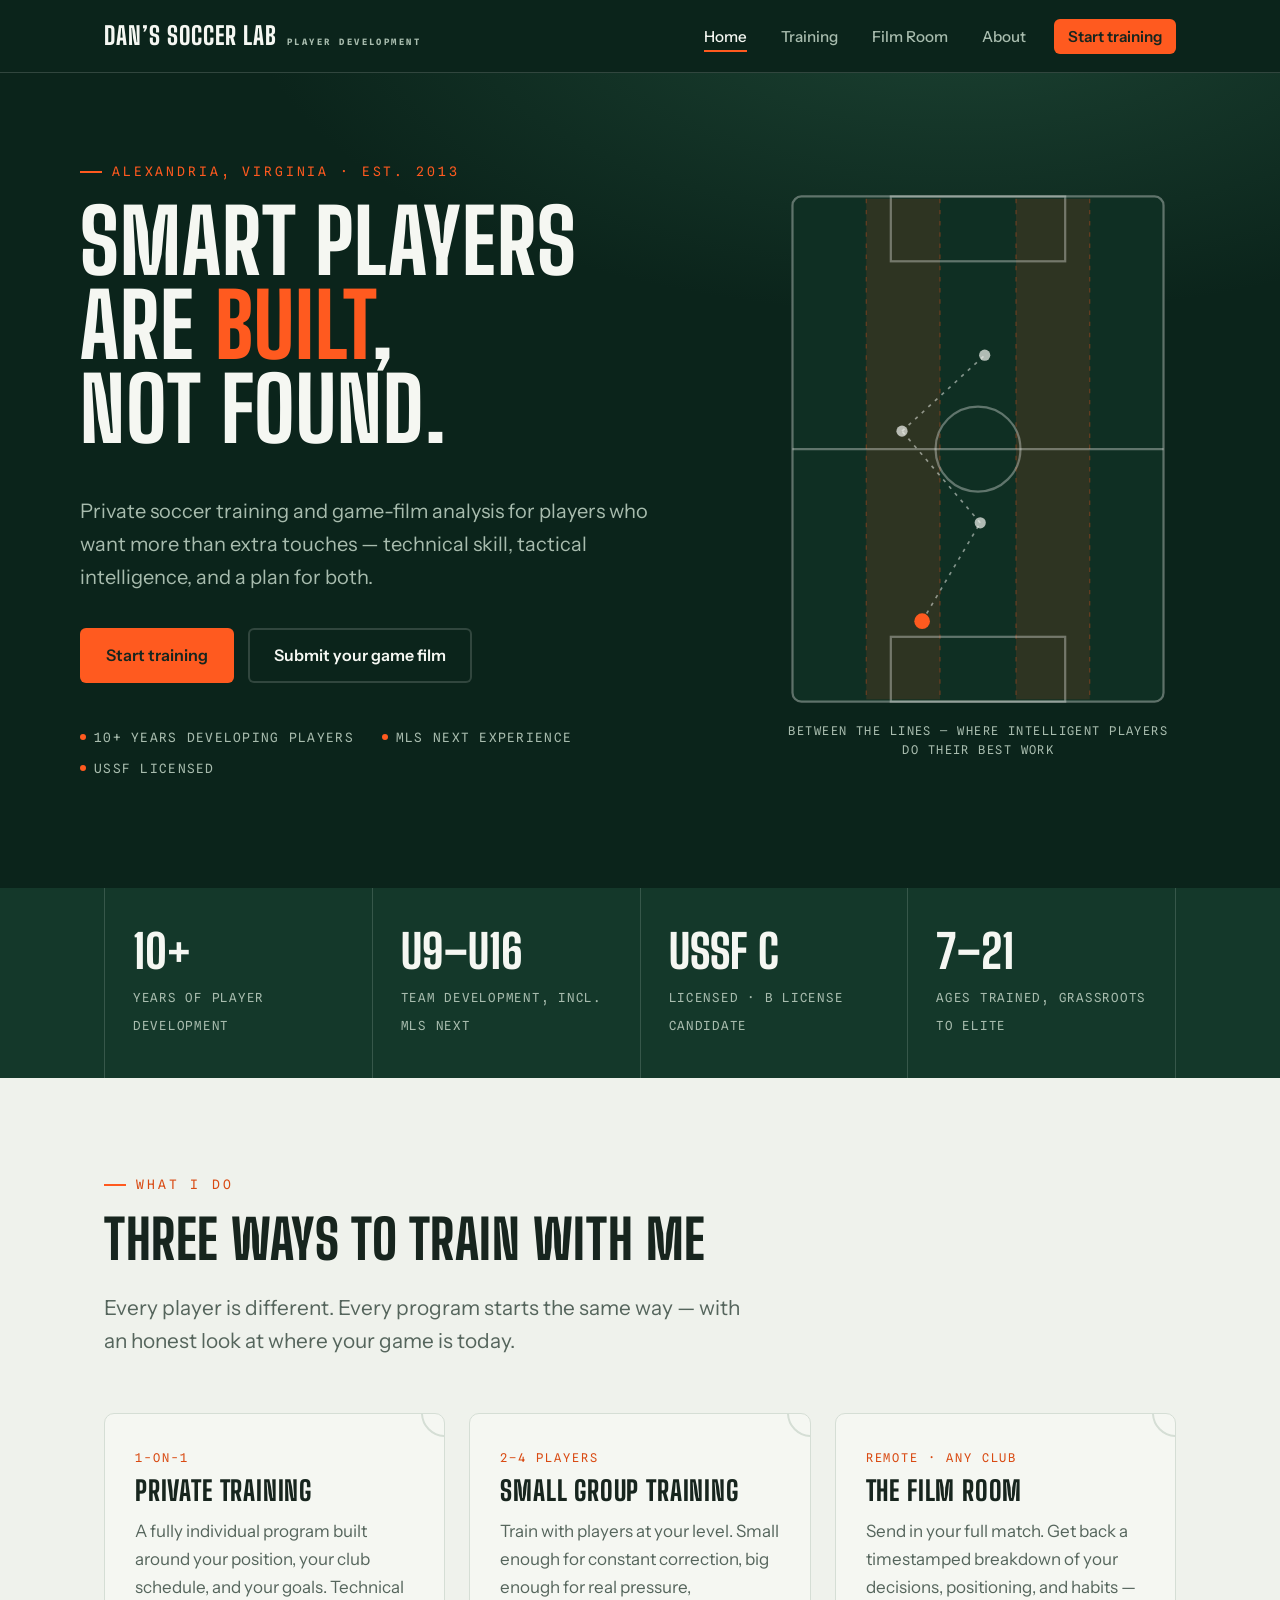
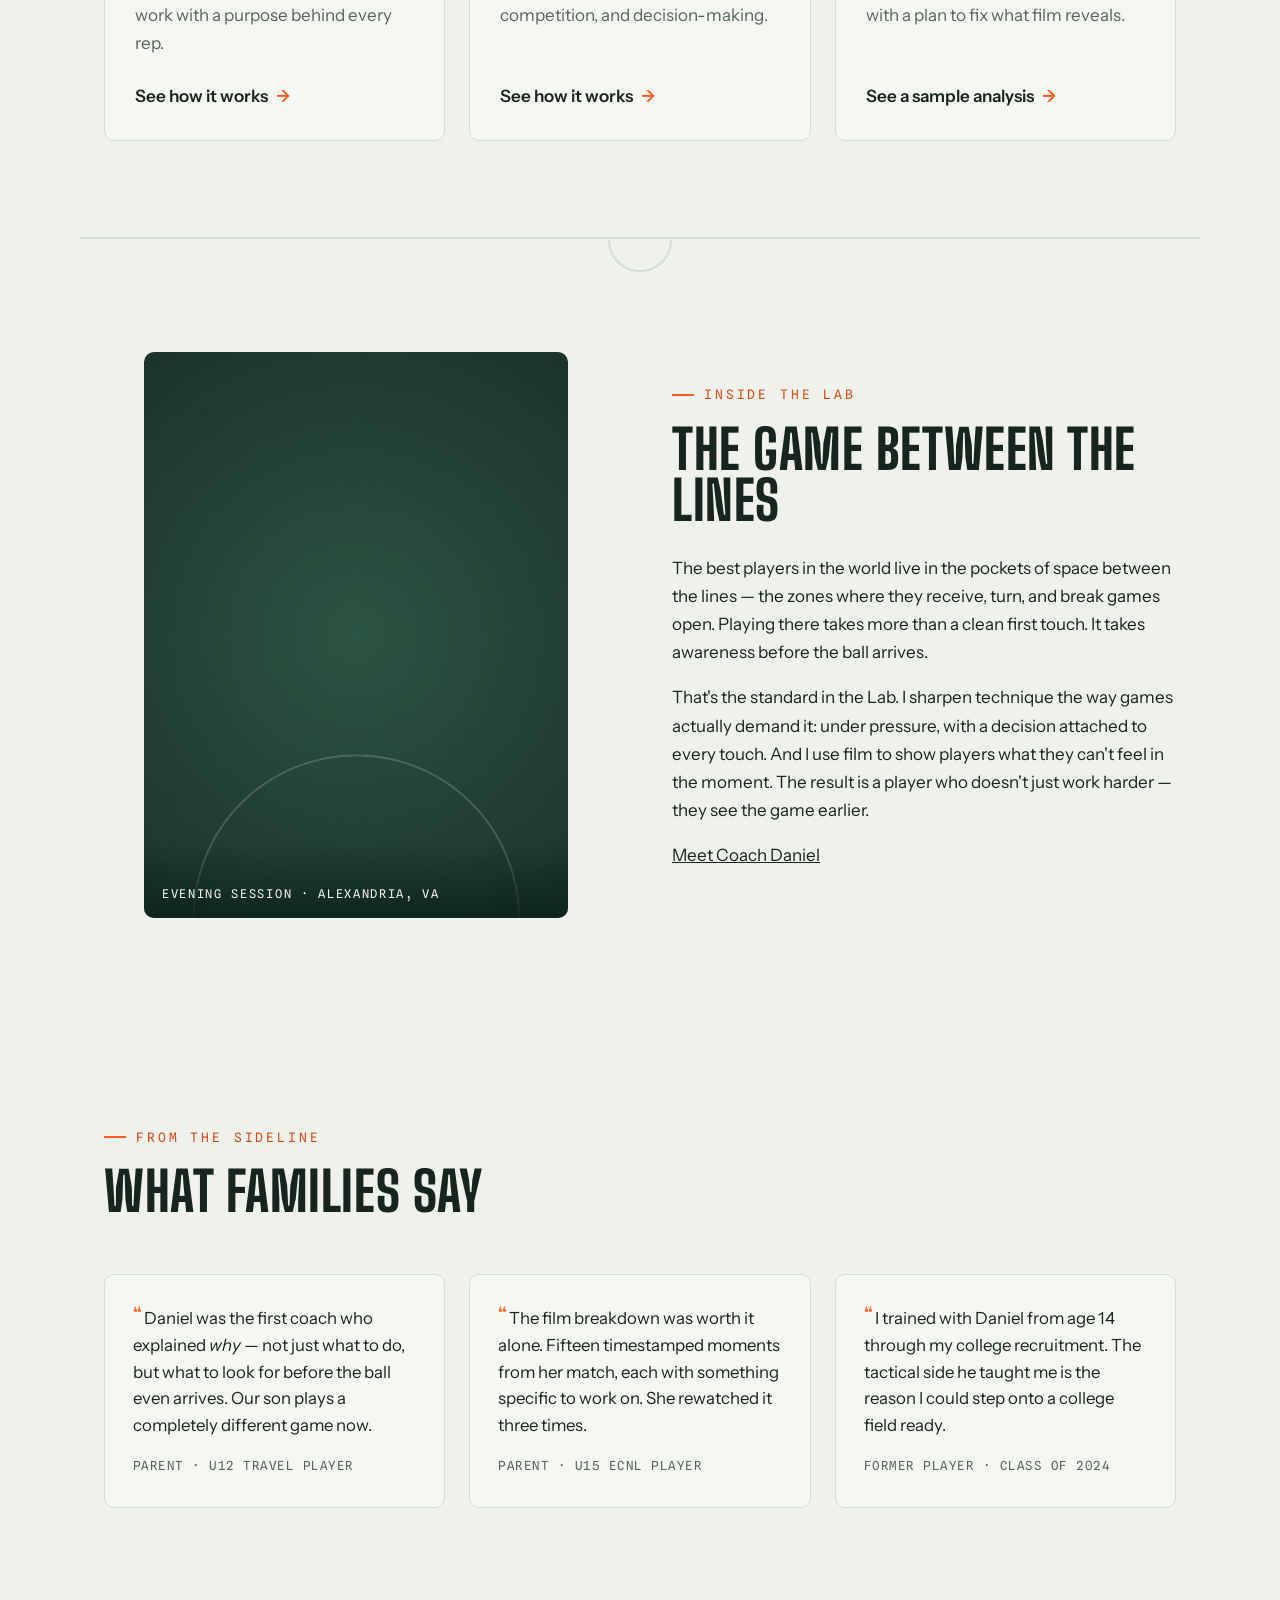
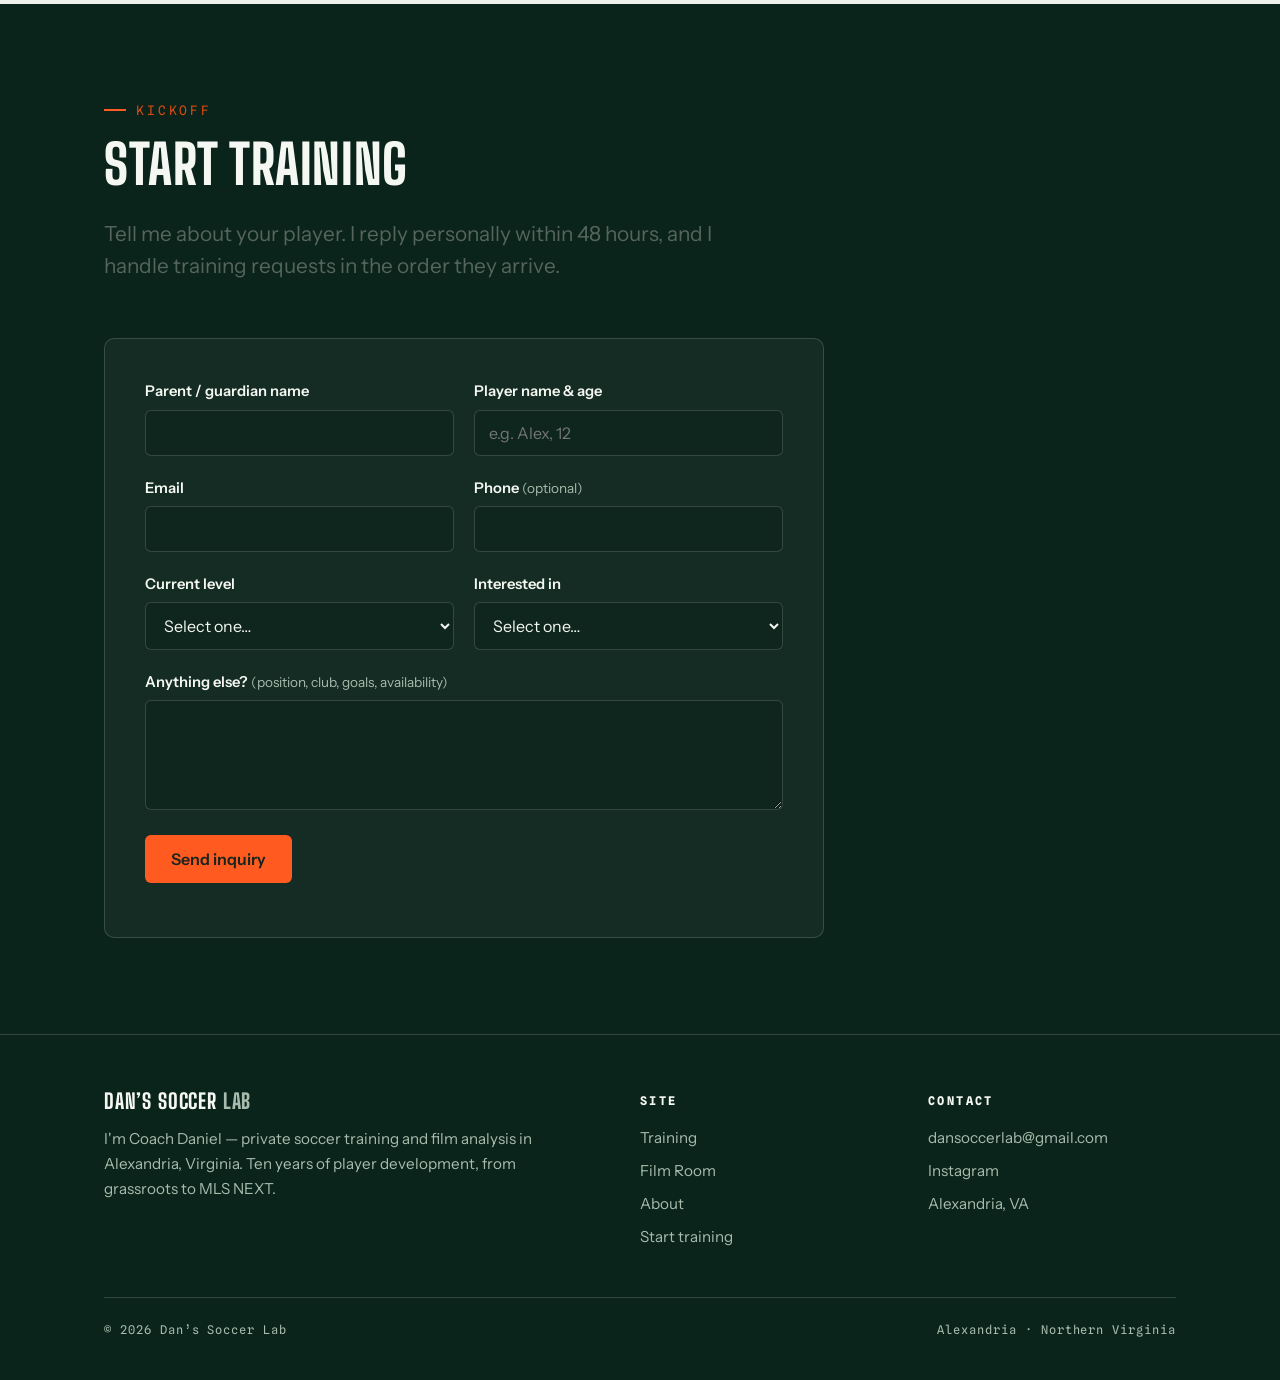
==== commit 651e7d4d: "Add files via upload" ====
--- a/index.html
+++ b/index.html
@@ -68,10 +68,10 @@
         </div>
 
         <figure class="hero-pitch" aria-hidden="false">
-          <svg viewBox="0 0 340 460" role="img" aria-label="Pitch diagram with the two halfspace channels highlighted in orange">
+          <svg viewBox="0 0 340 460" role="img" aria-label="Pitch diagram with the smart zones between the lines highlighted in orange">
             <!-- pitch base -->
             <rect x="4" y="4" width="332" height="452" rx="8" fill="#0f2f23" stroke="#f5f7f2" stroke-opacity="0.35" stroke-width="2"/>
-            <!-- halfspace channels -->
+            <!-- highlighted channels -->
             <rect x="70" y="6" width="66" height="448" fill="#ff5a1f" opacity="0.13"/>
             <rect x="204" y="6" width="66" height="448" fill="#ff5a1f" opacity="0.13"/>
             <line x1="70" y1="6" x2="70" y2="454" stroke="#ff5a1f" stroke-opacity="0.35" stroke-dasharray="4 6"/>
@@ -83,14 +83,14 @@
             <circle cx="170" cy="230" r="38" fill="none" stroke="#f5f7f2" stroke-opacity="0.35" stroke-width="2"/>
             <rect x="92" y="4" width="156" height="58" fill="none" stroke="#f5f7f2" stroke-opacity="0.35" stroke-width="2"/>
             <rect x="92" y="398" width="156" height="58" fill="none" stroke="#f5f7f2" stroke-opacity="0.35" stroke-width="2"/>
-            <!-- pass sequence through the halfspace -->
+            <!-- pass sequence through the channel -->
             <path d="M120 384 L172 296 M172 296 L102 214 M102 214 L176 146" stroke="#f5f7f2" stroke-opacity="0.5" stroke-width="1.5" stroke-dasharray="3 5"/>
             <circle cx="172" cy="296" r="5" fill="#f5f7f2" opacity="0.7"/>
             <circle cx="102" cy="214" r="5" fill="#f5f7f2" opacity="0.7"/>
             <circle cx="176" cy="146" r="5" fill="#f5f7f2" opacity="0.7"/>
             <circle class="ball" cx="120" cy="384" r="7" fill="#ff5a1f"/>
           </svg>
-          <figcaption>The halfspaces — where intelligent players do their best work</figcaption>
+          <figcaption>Between the lines — where intelligent players do their best work</figcaption>
         </figure>
       </div>
     </section>
@@ -163,7 +163,7 @@
         <div class="reveal">
           <p class="eyebrow">Inside the Lab</p>
           <h2>The game between the lines</h2>
-          <p>The halfspaces are the channels between the wings and the center — the zones where the best players in the world receive, turn, and break games open. Playing there takes more than a clean first touch. It takes awareness before the ball arrives.</p>
+          <p>The best players in the world live in the pockets of space between the lines — the zones where they receive, turn, and break games open. Playing there takes more than a clean first touch. It takes awareness before the ball arrives.</p>
           <p>That's the standard in the Lab. I sharpen technique the way games actually demand it: under pressure, with a decision attached to every touch. And I use film to show players what they can't feel in the moment. The result is a player who doesn't just work harder — they see the game earlier.</p>
           <p><a class="card-link" href="about.html">Meet Coach Daniel</a></p>
         </div>
@@ -279,8 +279,8 @@
         <div>
           <h4>Contact</h4>
           <ul>
-            <!-- SWAP: replace with Daniel's real email / phone / Instagram -->
-            <li><a href="mailto:coach@danssoccerlab.com">coach@danssoccerlab.com</a></li>
+            <!-- SWAP: replace Instagram placeholder with Daniel's real Instagram URL -->
+            <li><a href="mailto:dansoccerlab@gmail.com">dansoccerlab@gmail.com</a></li>
             <li><a href="https://instagram.com" rel="noopener">Instagram</a></li>
             <li>Alexandria, VA</li>
           </ul>
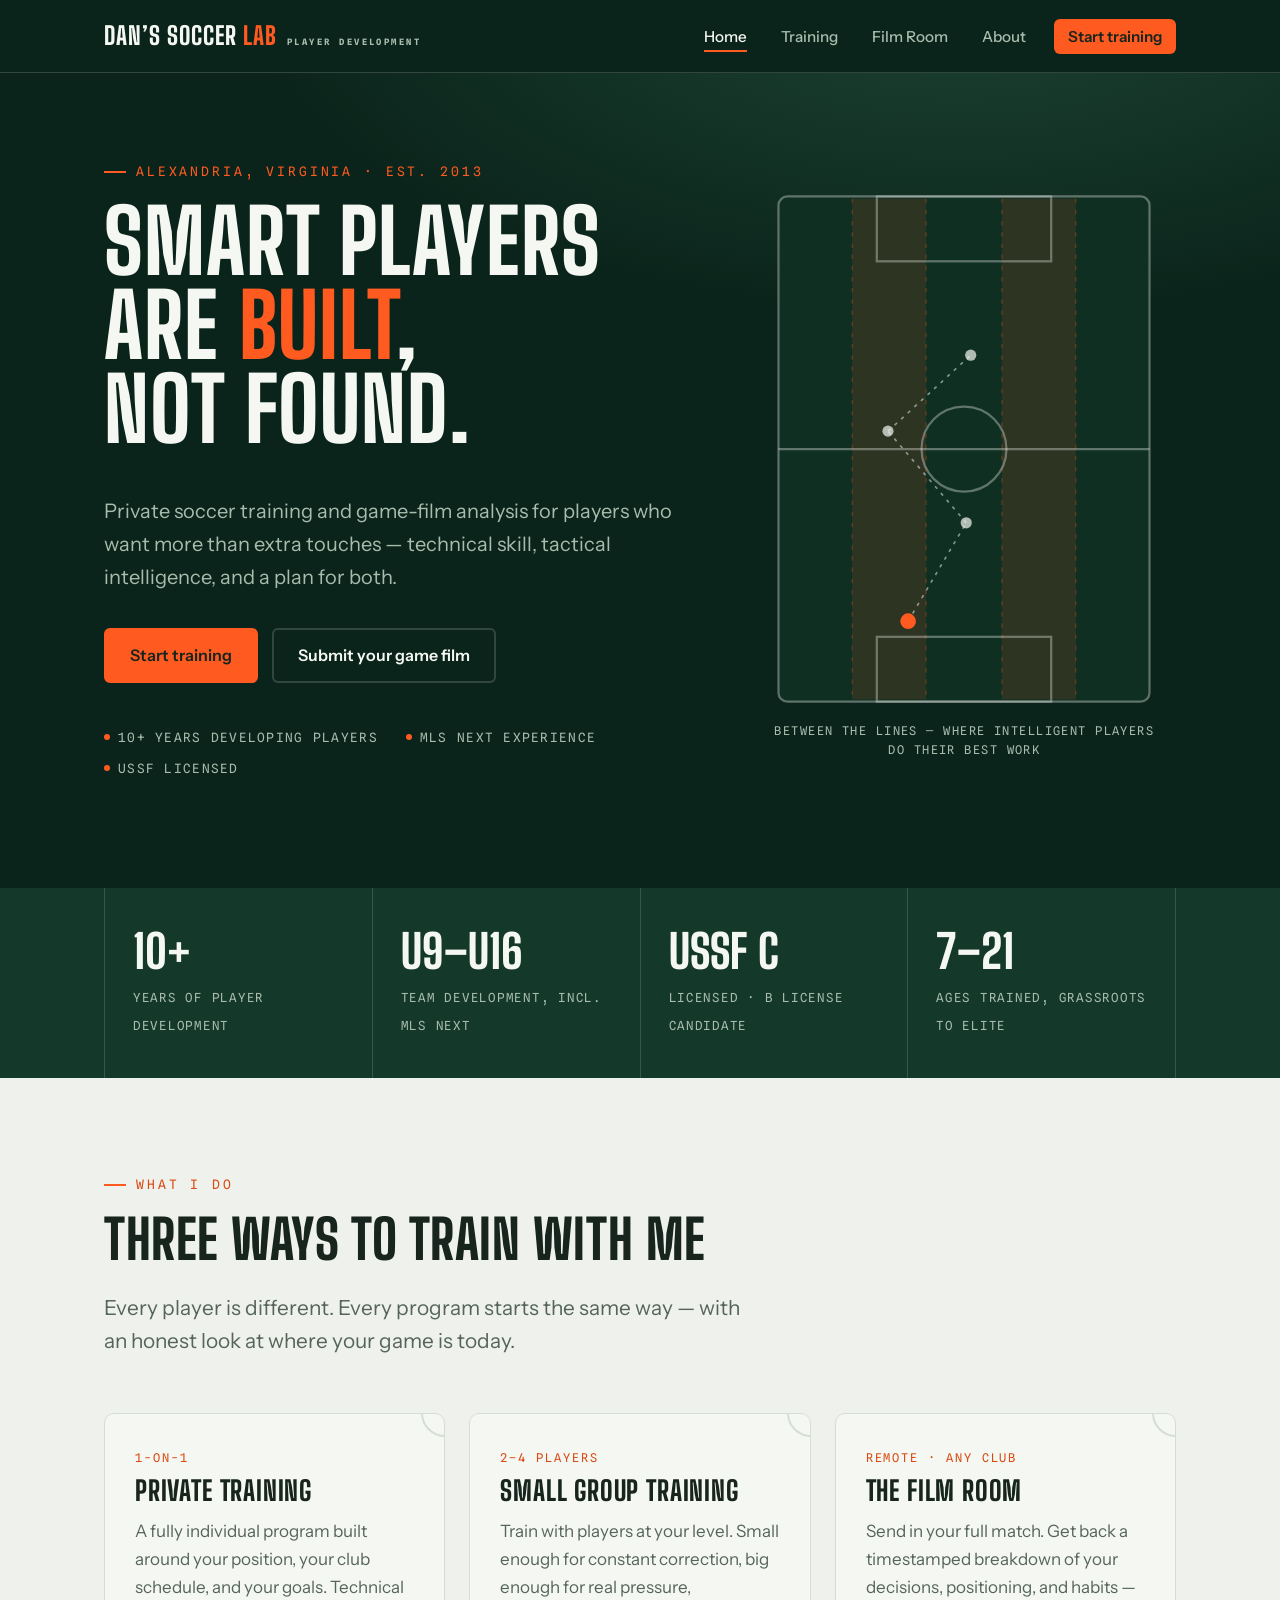
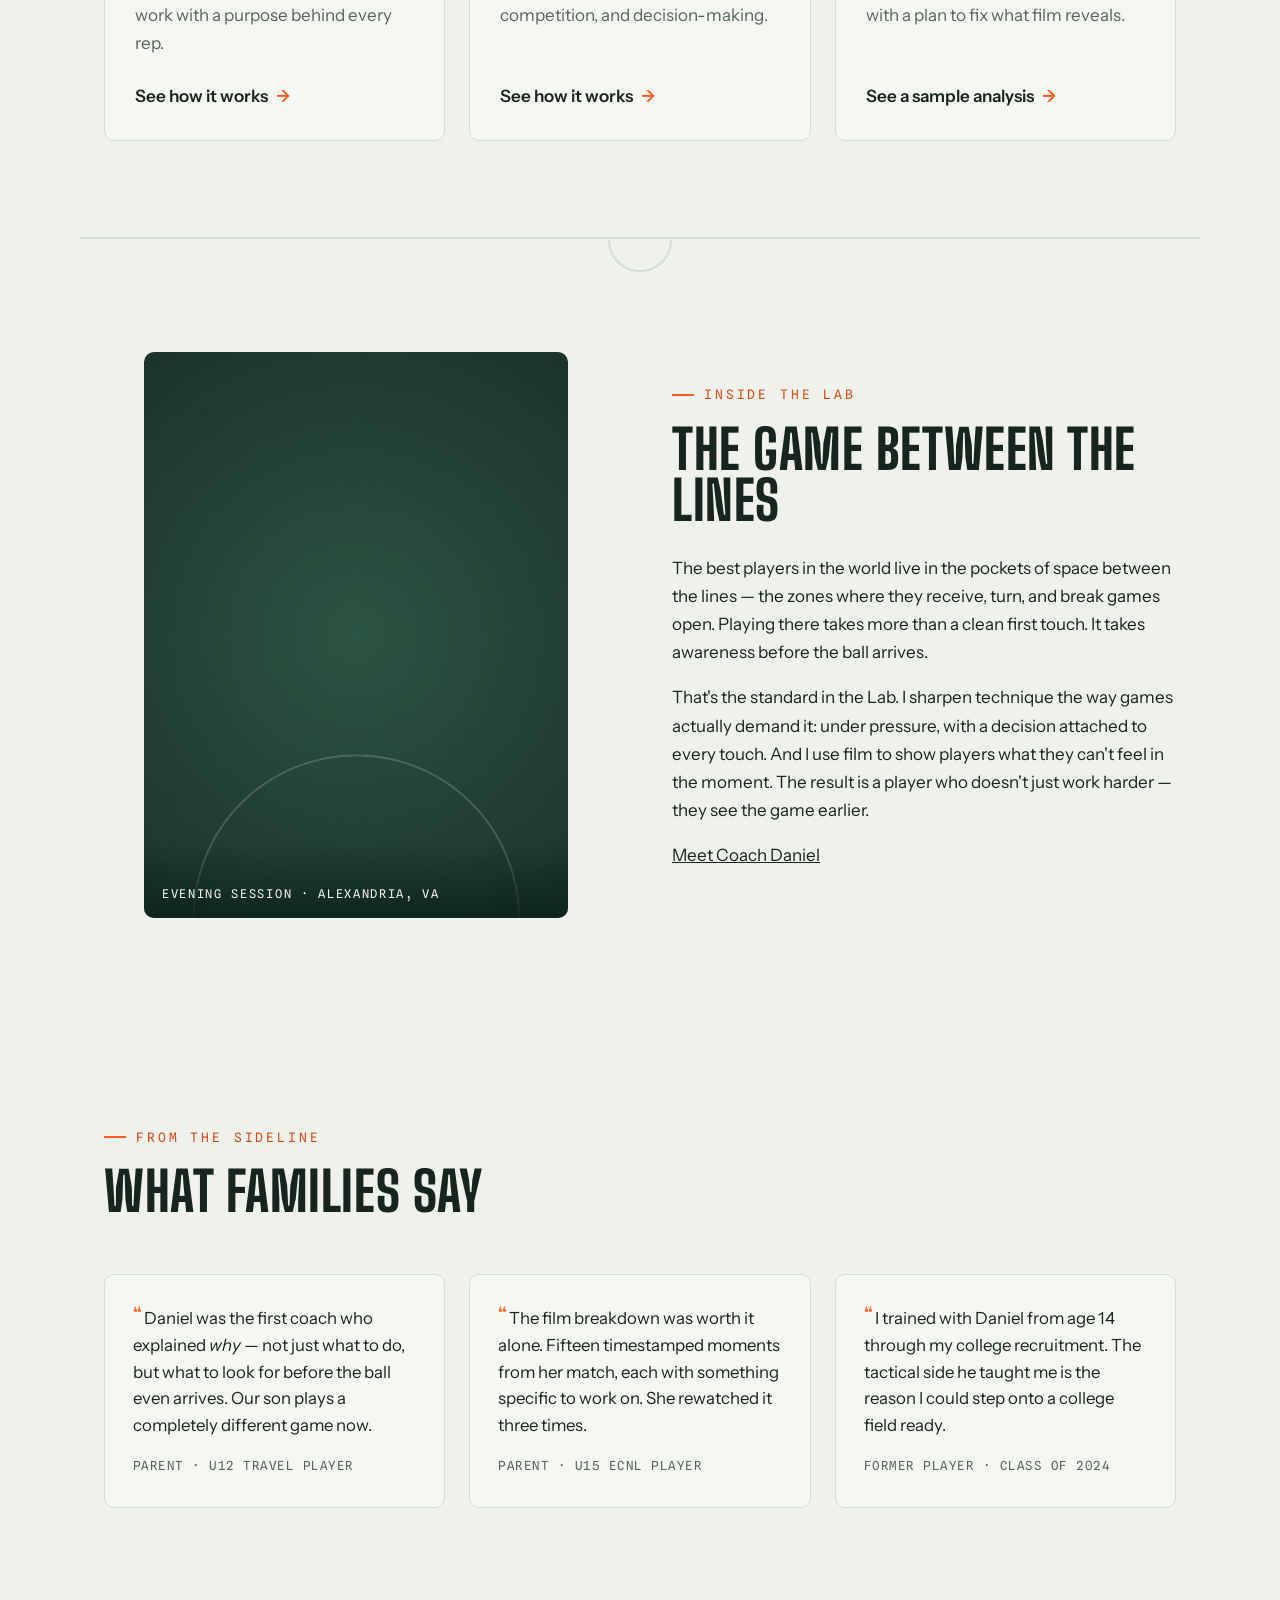
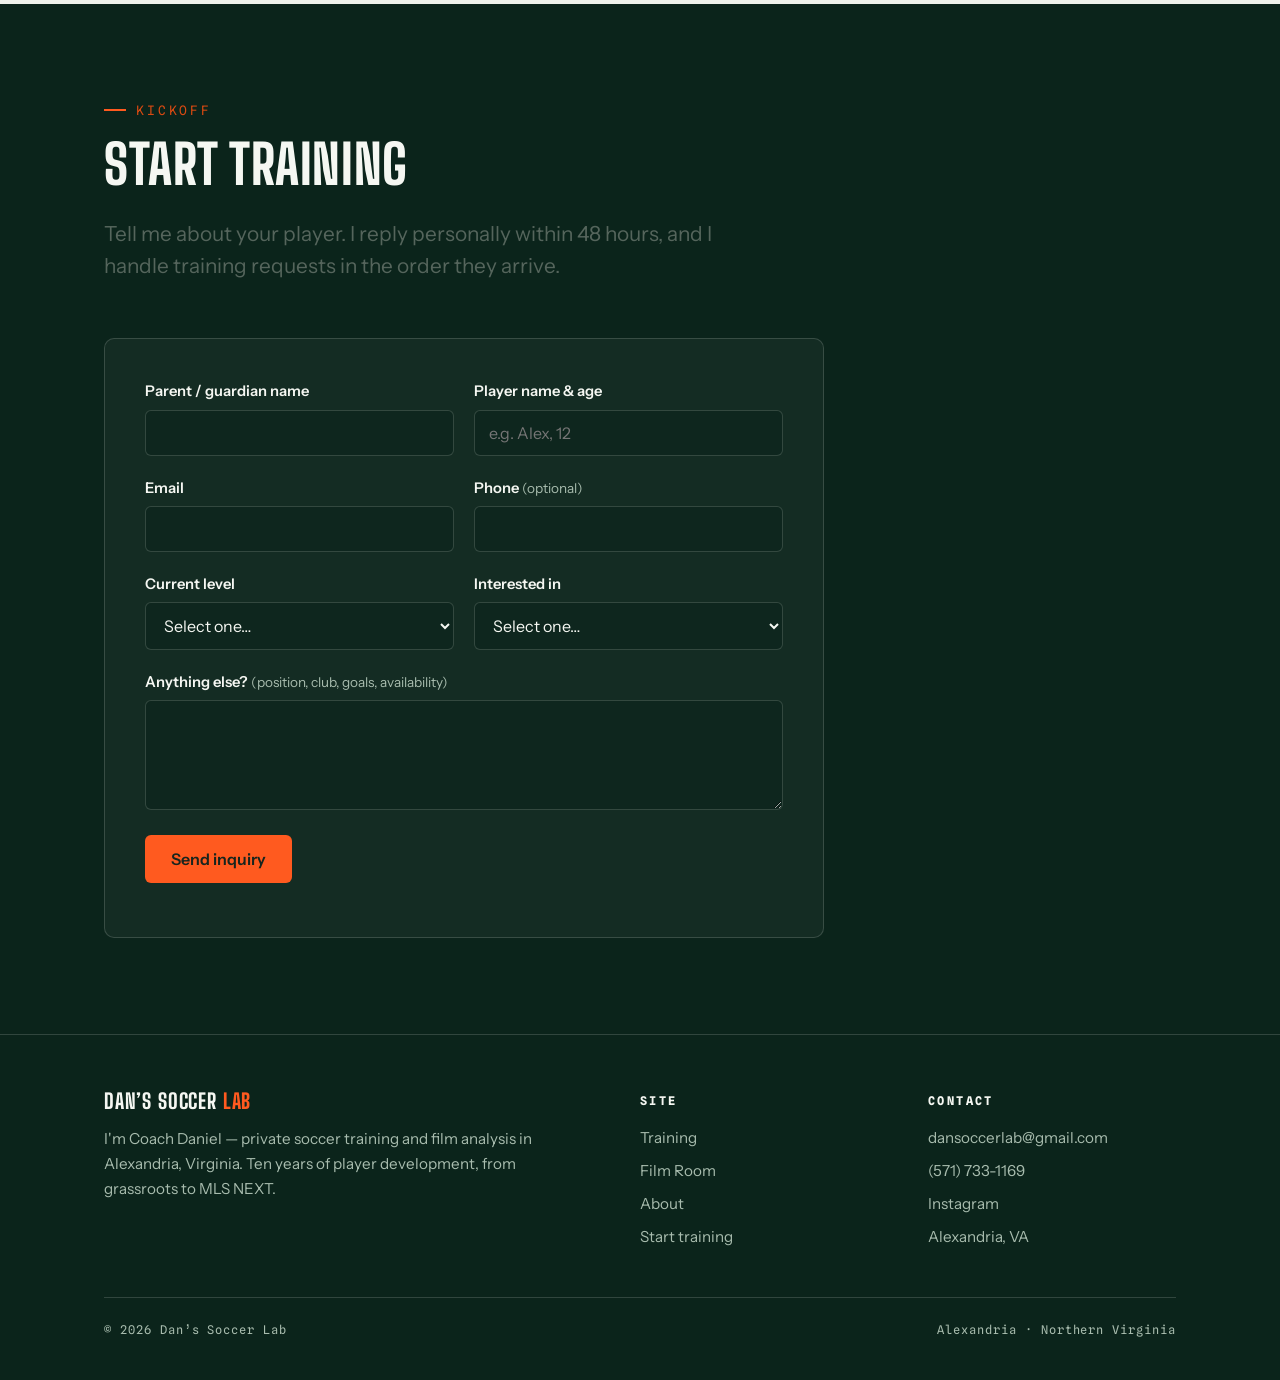
==== commit 3aa91db1: "Add files via upload" ====
--- a/index.html
+++ b/index.html
@@ -23,6 +23,39 @@
   <link rel="preconnect" href="https://fonts.gstatic.com" crossorigin>
   <link href="https://fonts.googleapis.com/css2?family=Big+Shoulders+Display:wght@600;700;800&family=Instrument+Sans:ital,wght@0,400;0,500;0,600;1,400&family=Spline+Sans+Mono:wght@400;500&display=swap" rel="stylesheet">
   <link rel="stylesheet" href="styles.css">
+  <script type="application/ld+json">
+  {
+    "@context": "https://schema.org",
+    "@type": "SportsActivityLocation",
+    "name": "Dan's Soccer Lab",
+    "description": "Private soccer training and game-film analysis for youth players. 1-on-1 sessions, small group training, and remote film breakdowns by a USSF-licensed coach with MLS NEXT experience.",
+    "url": "https://dans-soccer-lab.vercel.app/",
+    "image": "https://dans-soccer-lab.vercel.app/images/og-card.png",
+    "email": "dansoccerlab@gmail.com",
+    "telephone": "+1-571-733-1169",
+    "areaServed": [
+      { "@type": "City", "name": "Alexandria" },
+      { "@type": "AdministrativeArea", "name": "Northern Virginia" }
+    ],
+    "address": {
+      "@type": "PostalAddress",
+      "addressLocality": "Alexandria",
+      "addressRegion": "VA",
+      "addressCountry": "US"
+    },
+    "founder": {
+      "@type": "Person",
+      "name": "Coach Daniel",
+      "jobTitle": "Soccer Coach",
+      "description": "USSF C licensed youth soccer coach, USSF B License candidate, with a decade of player development including MLS NEXT."
+    },
+    "makesOffer": [
+      { "@type": "Offer", "itemOffered": { "@type": "Service", "name": "Private 1-on-1 Soccer Training" } },
+      { "@type": "Offer", "itemOffered": { "@type": "Service", "name": "Small Group Soccer Training" } },
+      { "@type": "Offer", "itemOffered": { "@type": "Service", "name": "Game Film Analysis" } }
+    ]
+  }
+  </script>
 </head>
 <body>
   <a class="skip-link" href="#main">Skip to content</a>
@@ -281,6 +314,7 @@
           <ul>
             <!-- SWAP: replace Instagram placeholder with Daniel's real Instagram URL -->
             <li><a href="mailto:dansoccerlab@gmail.com">dansoccerlab@gmail.com</a></li>
+            <li><a href="tel:+15717331169">(571) 733-1169</a></li>
             <li><a href="https://instagram.com" rel="noopener">Instagram</a></li>
             <li>Alexandria, VA</li>
           </ul>
--- a/styles.css
+++ b/styles.css
@@ -1,5 +1,5 @@
 /* ============================================================
-   HALFSPACE — Player Development
+   DAN'S SOCCER LAB — Player Development
    Palette:  turf #14382A · night #0B241B · pine #1D4A37
              chalk #F5F7F2 · paper #EFF2EC · ink #17251E
              cone #FF5A1F
@@ -194,6 +194,7 @@
 .wordmark .half { color: var(--chalk); }
 .wordmark .slash { color: var(--cone); margin: 0 2px; font-weight: 700; }
 .wordmark .space { color: var(--muted-dark); }
+.wordmark .lab { color: var(--cone); }
 .wordmark small {
   font-family: var(--font-mono);
   font-size: 0.55rem;
@@ -334,7 +335,8 @@
   grid-template-columns: minmax(0, 7fr) minmax(0, 5fr);
   gap: 56px;
   align-items: center;
-  padding: 88px 0 96px;
+  padding-top: 88px;
+  padding-bottom: 96px;
 }
 
 .hero h1 .accent { color: var(--cone); }
@@ -377,7 +379,7 @@
 }
 
 @media (max-width: 860px) {
-  .hero-grid { grid-template-columns: 1fr; padding: 64px 0 72px; }
+  .hero-grid { grid-template-columns: 1fr; padding-top: 64px; padding-bottom: 72px; }
   .hero-pitch { max-width: 300px; }
 }
 
@@ -516,7 +518,7 @@
   display: grid;
   grid-template-columns: minmax(0, 7fr) minmax(0, 5fr);
   gap: 32px;
-  align-items: start;
+  align-items: center;
 }
 @media (max-width: 980px) { .film-frame-wrap { grid-template-columns: 1fr; } }
 
@@ -559,6 +561,88 @@
 }
 
 .film-notes { display: flex; flex-direction: column; gap: 10px; }
+
+.film-note-panel {
+  display: flex;
+  flex-direction: column;
+  justify-content: center;
+  min-width: 0;
+}
+
+/* carousel controls (both breakpoints) */
+.film-carousel-controls {
+  display: flex;
+  align-items: center;
+  justify-content: center;
+  gap: 18px;
+  margin-top: 18px;
+}
+.film-dots { display: flex; gap: 10px; }
+.film-dot {
+  width: 9px;
+  height: 9px;
+  border-radius: 50%;
+  border: 0;
+  padding: 0;
+  background: rgba(245, 247, 242, 0.25);
+  cursor: pointer;
+  transition: background-color 0.2s ease, transform 0.2s ease;
+}
+.film-dot.active { background: var(--cone); transform: scale(1.25); }
+.car-btn {
+  background: transparent;
+  border: 1px solid var(--line-dark);
+  color: var(--chalk);
+  width: 40px;
+  height: 40px;
+  border-radius: 50%;
+  font-size: 1.05rem;
+  line-height: 1;
+  cursor: pointer;
+  flex: none;
+  transition: border-color 0.15s ease, background-color 0.15s ease;
+}
+.car-btn:hover { border-color: var(--cone-deep); }
+.car-btn:active { background: rgba(255, 90, 31, 0.15); border-color: var(--cone); }
+
+/* desktop: one note at a time beside the board */
+@keyframes noteIn {
+  from { opacity: 0; transform: translateY(8px); }
+  to { opacity: 1; transform: none; }
+}
+@media (min-width: 981px) {
+  .film-note { display: none; }
+  .film-note.current {
+    display: block;
+    padding: 28px 30px;
+    font-size: 1.05rem;
+  }
+  .film-note.current .stamp { font-size: 0.95rem; margin-bottom: 8px; }
+  .film-note.current strong { font-size: 1.2rem; margin-bottom: 6px; }
+}
+@media (min-width: 981px) and (prefers-reduced-motion: no-preference) {
+  .film-note.current { animation: noteIn 0.3s ease; }
+}
+
+/* mobile: notes become a swipeable carousel */
+@media (max-width: 980px) {
+  .film-notes {
+    flex-direction: row;
+    gap: 12px;
+    overflow-x: auto;
+    scroll-snap-type: x mandatory;
+    -webkit-overflow-scrolling: touch;
+    scrollbar-width: none;
+    margin: 0 -24px;
+    padding: 4px 24px;
+  }
+  .film-notes::-webkit-scrollbar { display: none; }
+  .film-note {
+    flex: 0 0 86%;
+    scroll-snap-align: center;
+  }
+  .film-note-panel { margin-top: 24px; }
+}
 
 .film-note {
   text-align: left;
@@ -901,6 +985,12 @@
   text-align: center;
 }
 .cta-banner .btn { margin-top: 10px; }
+.cta-actions {
+  display: flex;
+  flex-wrap: wrap;
+  justify-content: center;
+  gap: 12px;
+}
 
 /* ------------------------------------------------ footer */
 
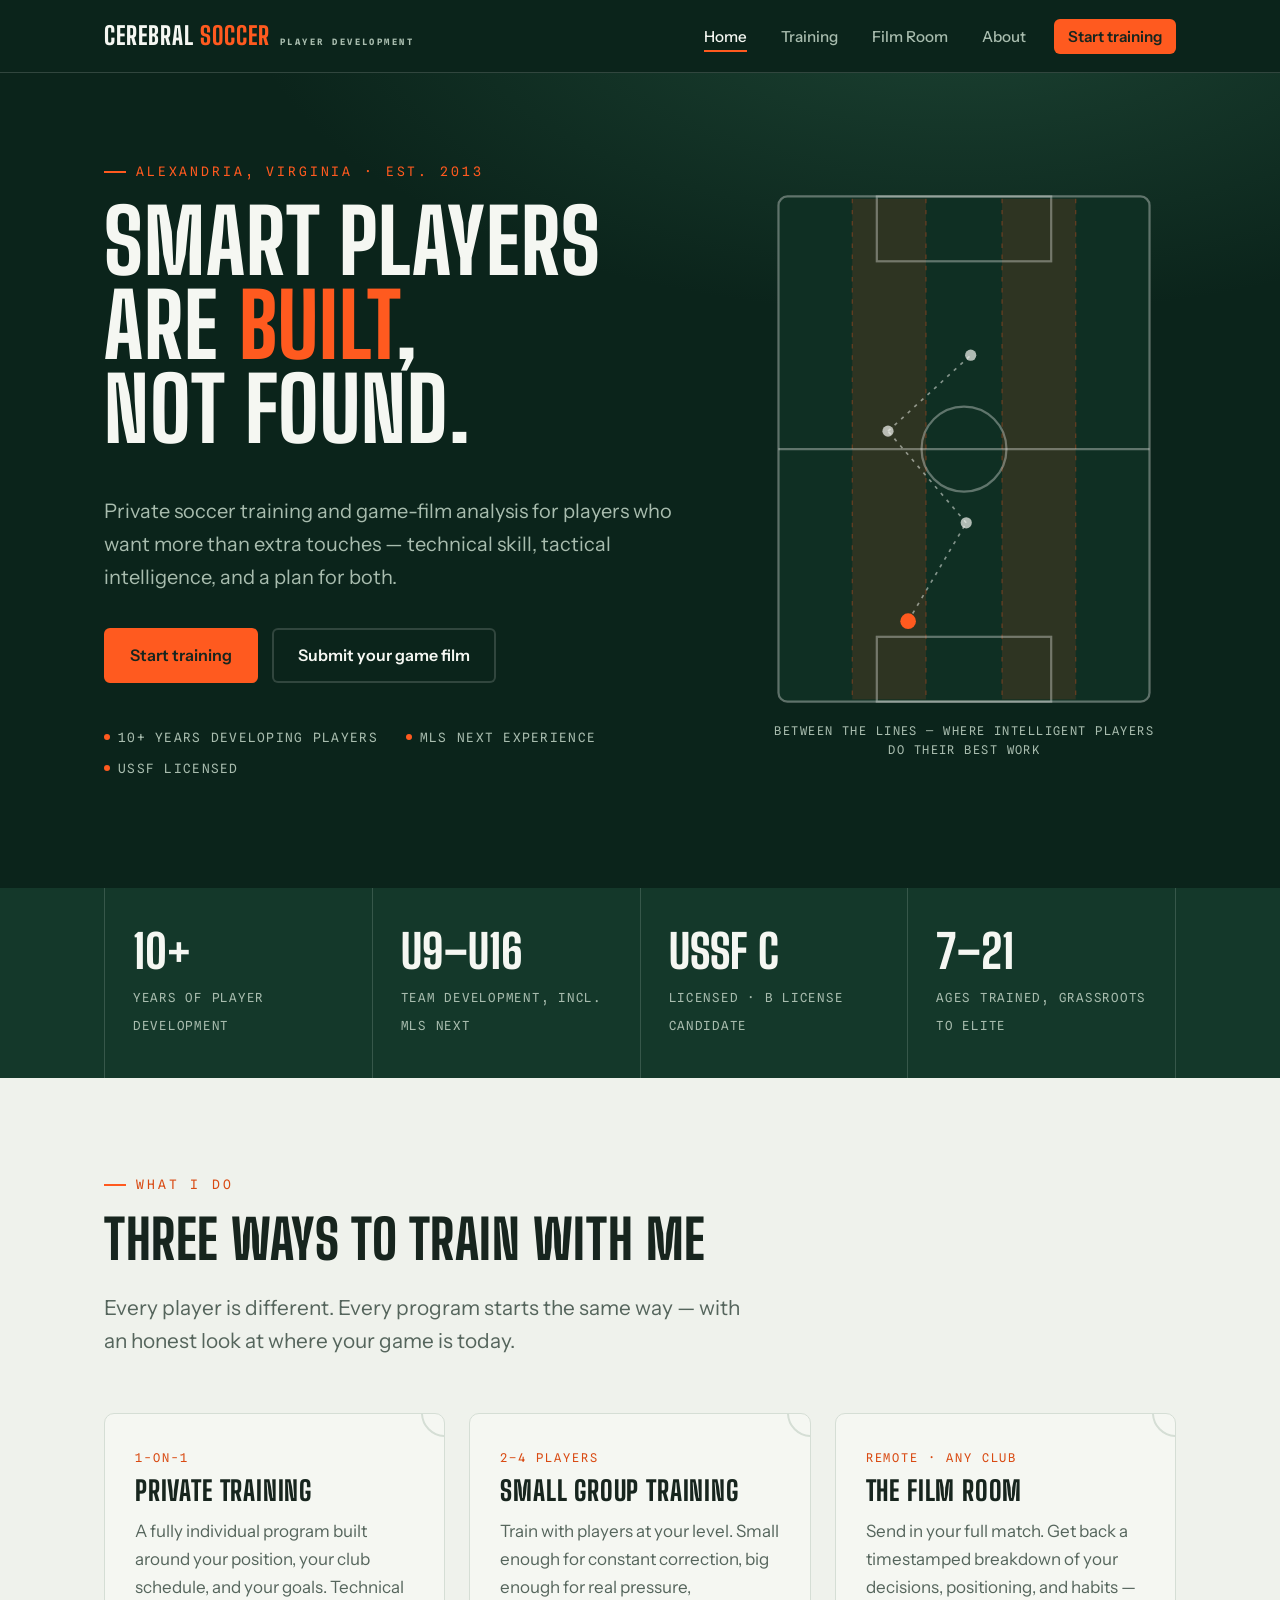
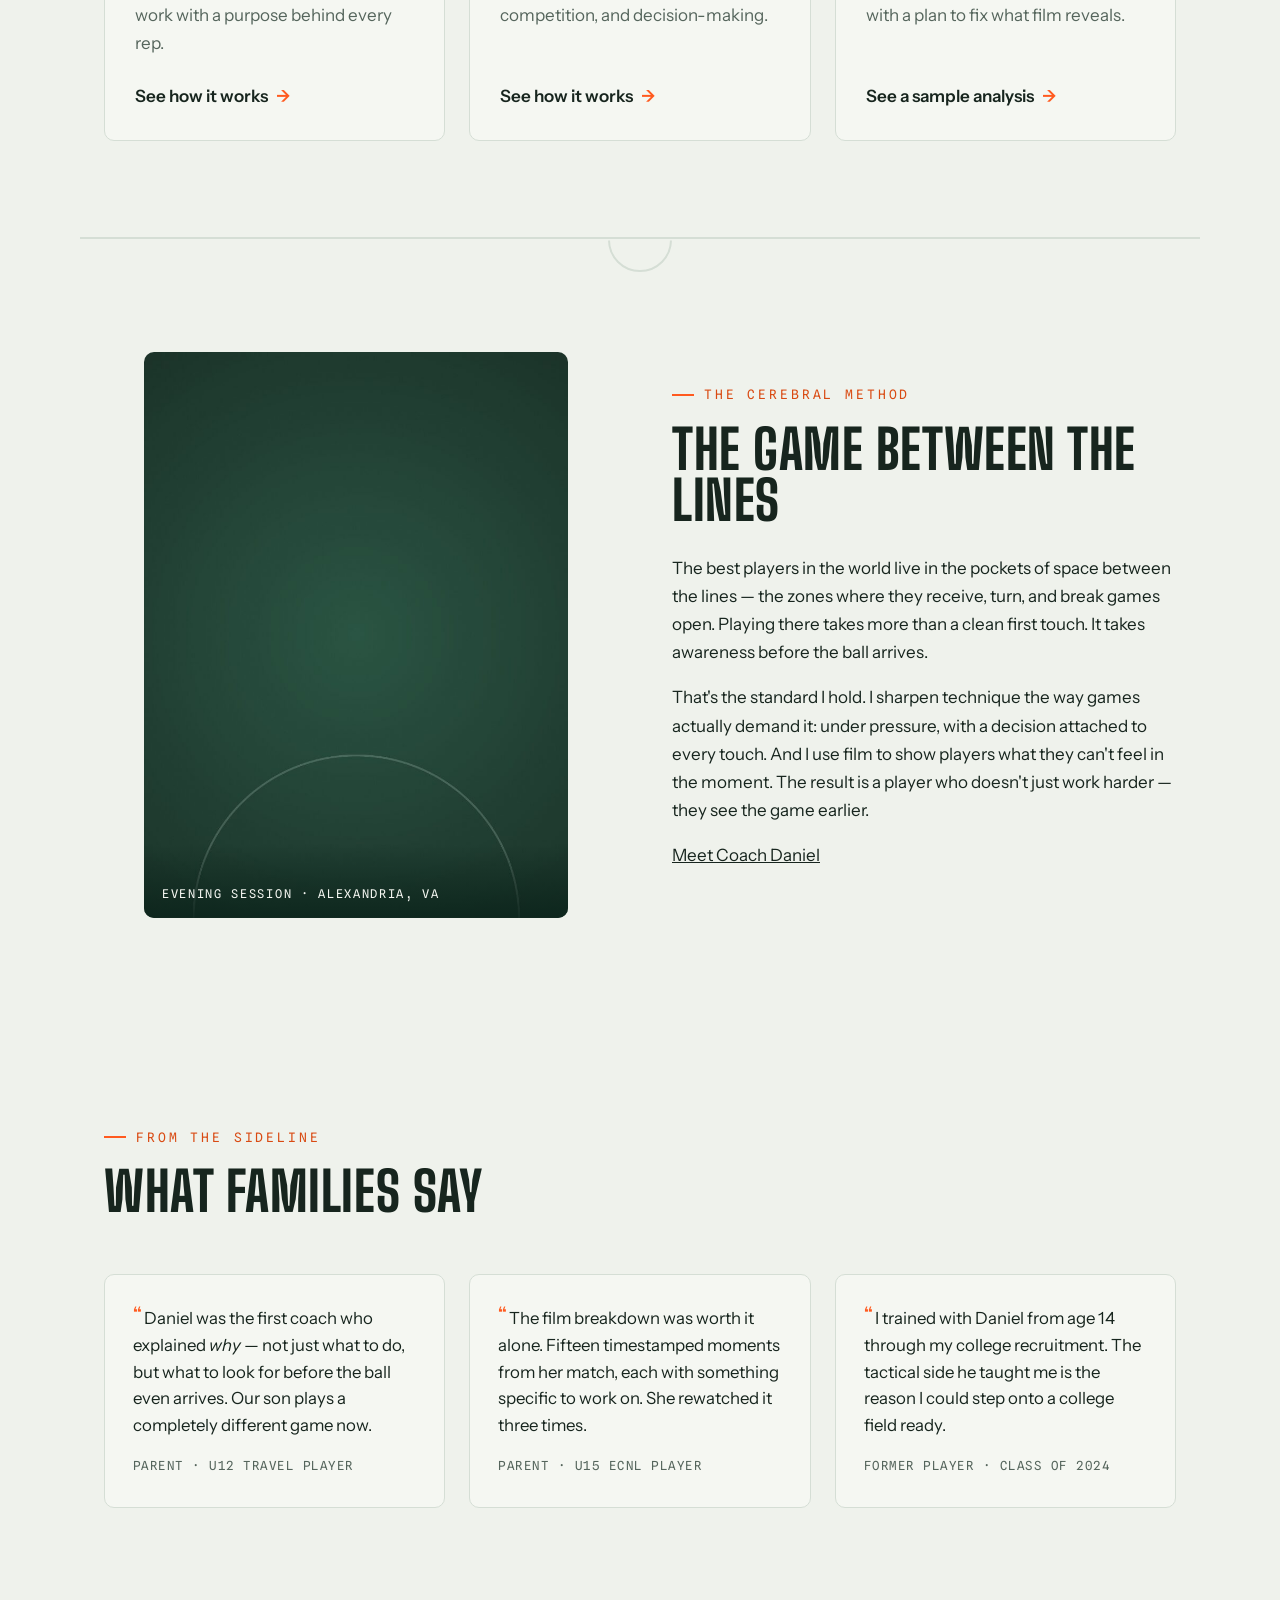
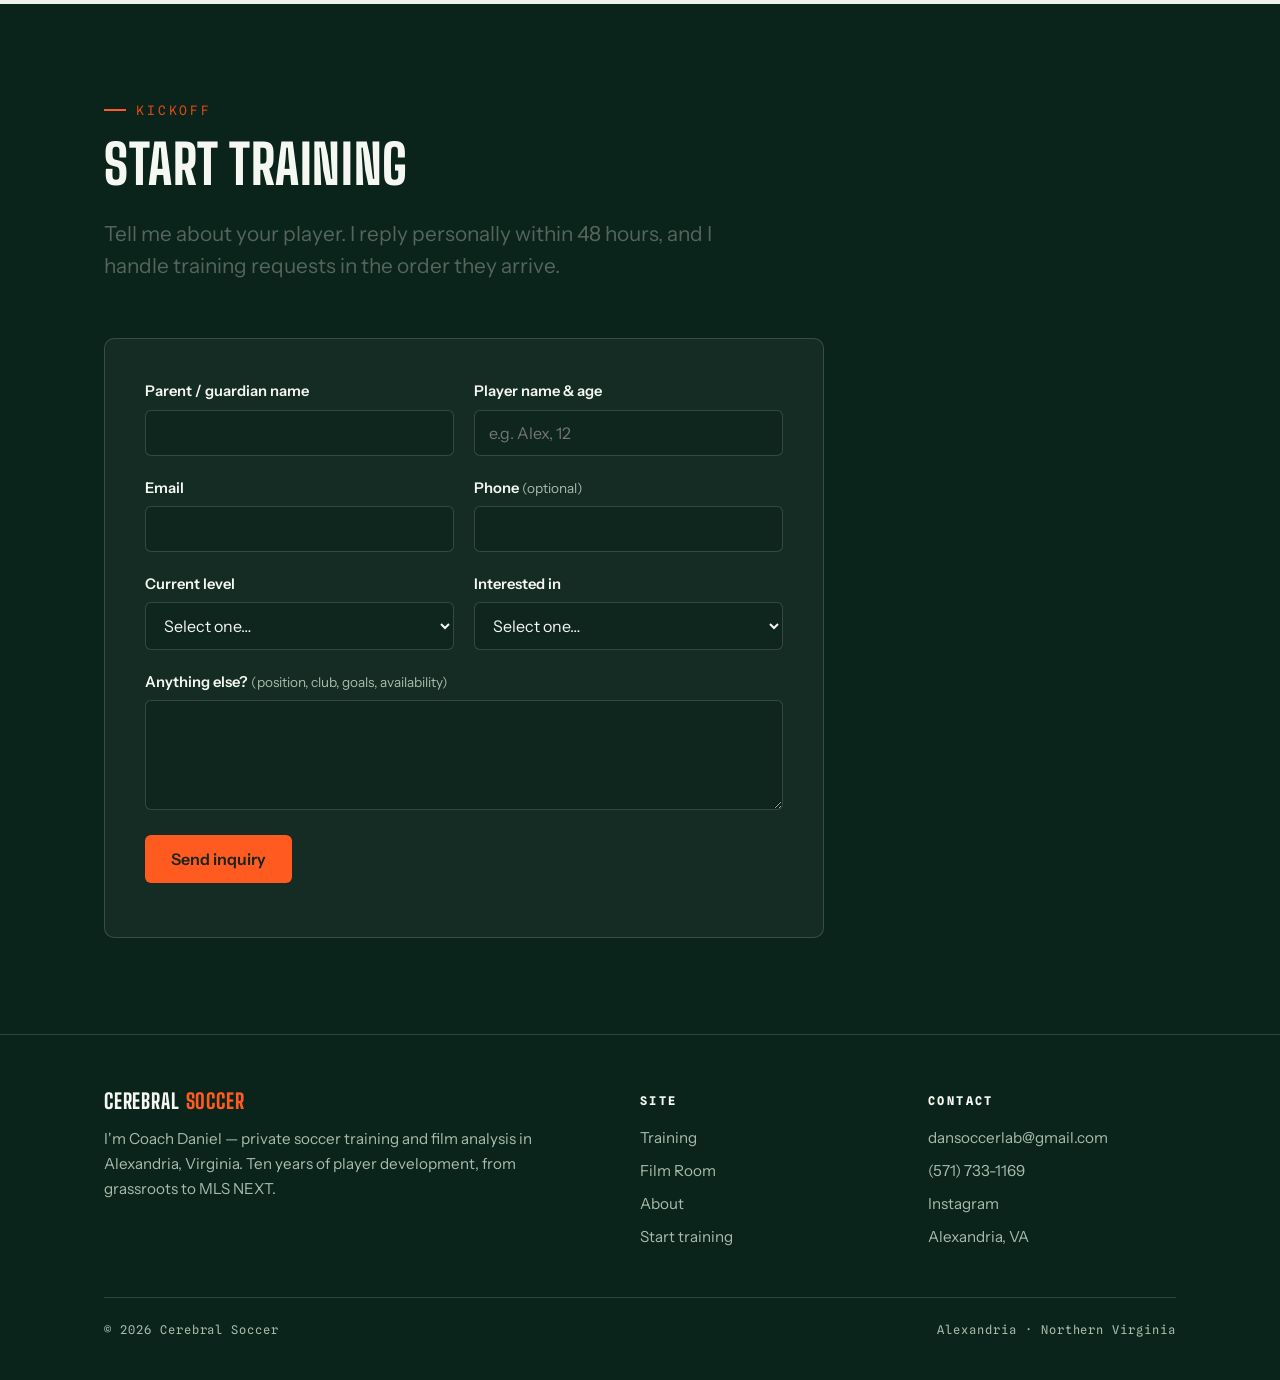
==== commit 82b52b7c: "Add files via upload" ====
--- a/index.html
+++ b/index.html
@@ -3,22 +3,22 @@
 <head>
   <meta charset="UTF-8">
   <meta name="viewport" content="width=device-width, initial-scale=1.0">
-  <title>Dan’s Soccer Lab — Private Soccer Training &amp; Film Analysis · Alexandria, VA</title>
+  <title>Cerebral Soccer — Private Soccer Training &amp; Film Analysis · Alexandria, VA</title>
   <meta name="description" content="Private soccer training and game-film analysis in Alexandria, Virginia. A decade of player development from grassroots to MLS NEXT, led by Coach Daniel.">
-  <meta property="og:title" content="Dan’s Soccer Lab">
+  <meta property="og:title" content="Cerebral Soccer">
   <meta property="og:description" content="Private soccer training and game-film analysis in Alexandria, VA. Smart players are built, not found.">
   <meta property="og:type" content="website">
-  <meta property="og:site_name" content="Dan’s Soccer Lab">
-  <meta property="og:url" content="https://dans-soccer-lab.vercel.app/">
-  <meta property="og:image" content="https://dans-soccer-lab.vercel.app/images/og-card.png">
+  <meta property="og:site_name" content="Cerebral Soccer">
+  <meta property="og:url" content="https://cerebralsoccer.com/">
+  <meta property="og:image" content="https://cerebralsoccer.com/images/og-card.png">
   <meta property="og:image:width" content="2400">
   <meta property="og:image:height" content="1260">
   <meta name="twitter:card" content="summary_large_image">
-  <meta name="twitter:title" content="Dan’s Soccer Lab">
+  <meta name="twitter:title" content="Cerebral Soccer">
   <meta name="twitter:description" content="Private soccer training and game-film analysis in Alexandria, VA. Smart players are built, not found.">
-  <meta name="twitter:image" content="https://dans-soccer-lab.vercel.app/images/og-card.png">
+  <meta name="twitter:image" content="https://cerebralsoccer.com/images/og-card.png">
   <link rel="apple-touch-icon" href="/apple-touch-icon.png">
-  <link rel="icon" href="data:image/svg+xml,%3Csvg xmlns='http://www.w3.org/2000/svg' viewBox='0 0 32 32'%3E%3Crect width='32' height='32' rx='6' fill='%230b241b'/%3E%3Cpath d='M13 6h6M14 6v6L9 24a1.5 1.5 0 001.4 2h11.2a1.5 1.5 0 001.4-2L18 12V6' fill='none' stroke='%23ff5a1f' stroke-width='2' stroke-linecap='round' stroke-linejoin='round'/%3E%3Ccircle cx='16' cy='21.5' r='2' fill='%23ff5a1f'/%3E%3C/svg%3E">
+  <link rel="icon" href="data:image/svg+xml,%3Csvg%20xmlns%3D%27http%3A//www.w3.org/2000/svg%27%20viewBox%3D%270%200%2032%2032%27%3E%3Crect%20width%3D%2732%27%20height%3D%2732%27%20rx%3D%276%27%20fill%3D%27%230b241b%27/%3E%3Ccircle%20cx%3D%2716%27%20cy%3D%2716%27%20r%3D%279%27%20fill%3D%27none%27%20stroke%3D%27%23f5f7f2%27%20stroke-width%3D%271.6%27/%3E%3Cpath%20d%3D%27M16%2010.5%20L20.3%2013.6%20L18.7%2018.6%20L13.3%2018.6%20L11.7%2013.6%20Z%27%20fill%3D%27%23ff5a1f%27/%3E%3Cpath%20d%3D%27M16%2010.5%20V7%20M20.3%2013.6%20L23.5%2012%20M18.7%2018.6%20L20.5%2021.5%20M13.3%2018.6%20L11.5%2021.5%20M11.7%2013.6%20L8.5%2012%27%20stroke%3D%27%23f5f7f2%27%20stroke-width%3D%271.2%27/%3E%3C/svg%3E">
   <link rel="preconnect" href="https://fonts.googleapis.com">
   <link rel="preconnect" href="https://fonts.gstatic.com" crossorigin>
   <link href="https://fonts.googleapis.com/css2?family=Big+Shoulders+Display:wght@600;700;800&family=Instrument+Sans:ital,wght@0,400;0,500;0,600;1,400&family=Spline+Sans+Mono:wght@400;500&display=swap" rel="stylesheet">
@@ -27,10 +27,10 @@
   {
     "@context": "https://schema.org",
     "@type": "SportsActivityLocation",
-    "name": "Dan's Soccer Lab",
+    "name": "Cerebral Soccer",
     "description": "Private soccer training and game-film analysis for youth players. 1-on-1 sessions, small group training, and remote film breakdowns by a USSF-licensed coach with MLS NEXT experience.",
-    "url": "https://dans-soccer-lab.vercel.app/",
-    "image": "https://dans-soccer-lab.vercel.app/images/og-card.png",
+    "url": "https://cerebralsoccer.com/",
+    "image": "https://cerebralsoccer.com/images/og-card.png",
     "email": "dansoccerlab@gmail.com",
     "telephone": "+1-571-733-1169",
     "areaServed": [
@@ -62,8 +62,8 @@
 
   <header class="site-header">
     <div class="container nav-bar">
-      <a class="wordmark" href="index.html" aria-label="Dan’s Soccer Lab — home">
-        <span class="half">Dan’s Soccer&nbsp;</span><span class="lab">Lab</span>
+      <a class="wordmark" href="index.html" aria-label="Cerebral Soccer — home">
+        <span class="half">Cerebral&nbsp;</span><span class="lab">Soccer</span>
         <small>Player Development</small>
       </a>
       <button class="nav-toggle" aria-expanded="false" aria-controls="nav-links" aria-label="Toggle menu">
@@ -194,10 +194,10 @@
           <figcaption>Evening session · Alexandria, VA</figcaption>
         </figure>
         <div class="reveal">
-          <p class="eyebrow">Inside the Lab</p>
+          <p class="eyebrow">The Cerebral method</p>
           <h2>The game between the lines</h2>
           <p>The best players in the world live in the pockets of space between the lines — the zones where they receive, turn, and break games open. Playing there takes more than a clean first touch. It takes awareness before the ball arrives.</p>
-          <p>That's the standard in the Lab. I sharpen technique the way games actually demand it: under pressure, with a decision attached to every touch. And I use film to show players what they can't feel in the moment. The result is a player who doesn't just work harder — they see the game earlier.</p>
+          <p>That's the standard I hold. I sharpen technique the way games actually demand it: under pressure, with a decision attached to every touch. And I use film to show players what they can't feel in the moment. The result is a player who doesn't just work harder — they see the game earlier.</p>
           <p><a class="card-link" href="about.html">Meet Coach Daniel</a></p>
         </div>
       </div>
@@ -282,7 +282,7 @@
             </div>
           </div>
           <input type="text" name="_gotcha" class="hp-field" tabindex="-1" autocomplete="off" aria-hidden="true">
-          <input type="hidden" name="_subject" value="New training inquiry — Dan's Soccer Lab website">
+          <input type="hidden" name="_subject" value="New training inquiry — Cerebral Soccer website">
           <div class="form-status" role="status" aria-live="polite"></div>
           <p class="form-note"><button class="btn btn-cone" type="submit" data-label="Send inquiry">Send inquiry</button></p>
         </form>
@@ -295,8 +295,8 @@
     <div class="container">
       <div class="footer-grid">
         <div>
-          <a class="wordmark" href="index.html" aria-label="Dan’s Soccer Lab — home">
-            <span class="half">Dan’s Soccer&nbsp;</span><span class="lab">Lab</span>
+          <a class="wordmark" href="index.html" aria-label="Cerebral Soccer — home">
+            <span class="half">Cerebral&nbsp;</span><span class="lab">Soccer</span>
           </a>
           <p style="margin-top:14px; max-width: 32em;">I'm Coach Daniel — private soccer training and film analysis in Alexandria, Virginia. Ten years of player development, from grassroots to MLS NEXT.</p>
         </div>
@@ -321,7 +321,7 @@
         </div>
       </div>
       <div class="footer-bottom">
-        <span>© <span id="year">2026</span> Dan’s Soccer Lab</span>
+        <span>© <span id="year">2026</span> Cerebral Soccer</span>
         <span>Alexandria · Northern Virginia</span>
       </div>
     </div>
--- a/styles.css
+++ b/styles.css
@@ -1,5 +1,5 @@
 /* ============================================================
-   DAN'S SOCCER LAB — Player Development
+   CEREBRAL SOCCER — Player Development
    Palette:  turf #14382A · night #0B241B · pine #1D4A37
              chalk #F5F7F2 · paper #EFF2EC · ink #17251E
              cone #FF5A1F
@@ -155,11 +155,13 @@
 }
 .btn-ghost:hover { background: var(--ink); color: var(--chalk); }
 
-.on-dark .btn-ghost {
+.on-dark .btn-ghost,
+.on-night .btn-ghost {
   color: var(--chalk);
   box-shadow: inset 0 0 0 2px var(--line-dark);
 }
-.on-dark .btn-ghost:hover { background: var(--chalk); color: var(--ink); box-shadow: inset 0 0 0 2px var(--chalk); }
+.on-dark .btn-ghost:hover,
+.on-night .btn-ghost:hover { background: var(--chalk); color: var(--ink); box-shadow: inset 0 0 0 2px var(--chalk); }
 
 /* ------------------------------------------------ header / nav */
 
@@ -830,6 +832,13 @@
   color: var(--cone-deep);
   background: transparent;
 }
+/* level pills used on dark sections */
+.on-dark .level-ladder li,
+.on-night .level-ladder li {
+  background: rgba(245, 247, 242, 0.06);
+  border: 1px solid var(--line-dark);
+  color: var(--chalk);
+}
 
 /* ------------------------------------------------ quotes */
 
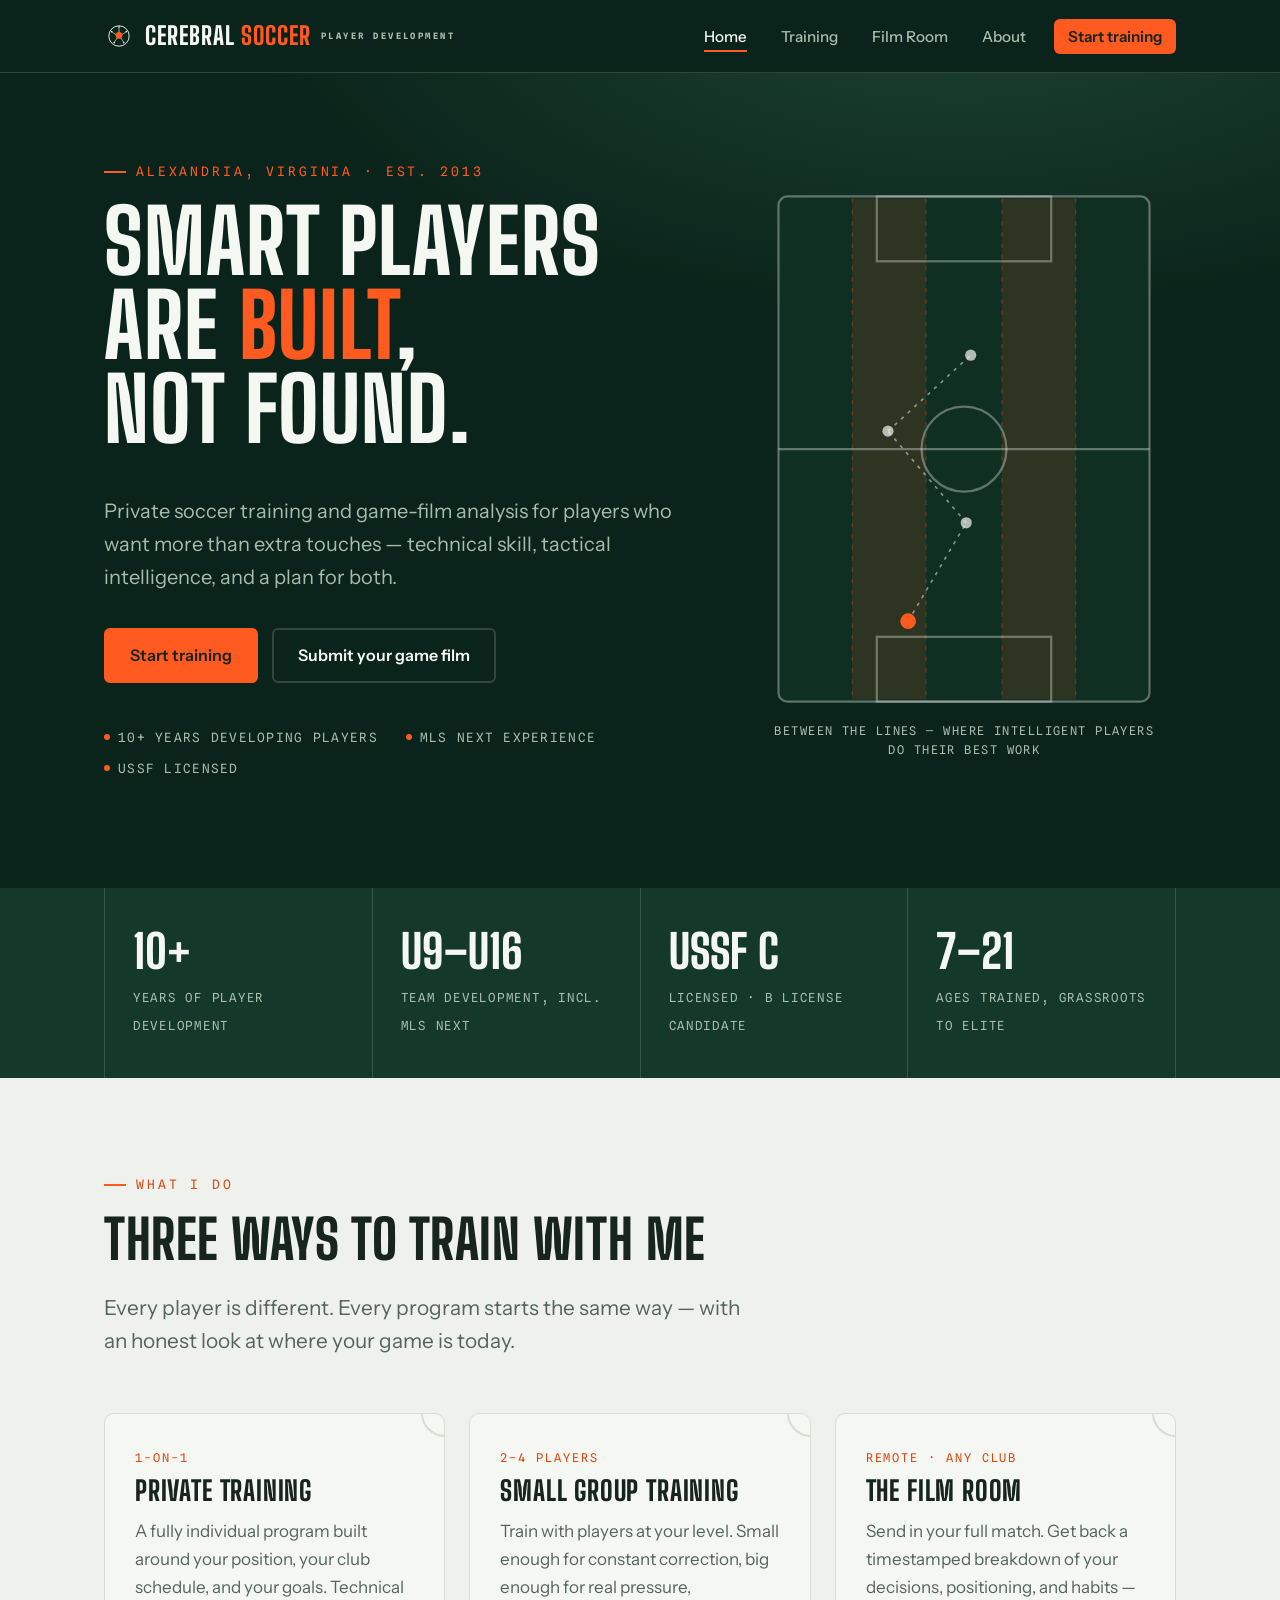
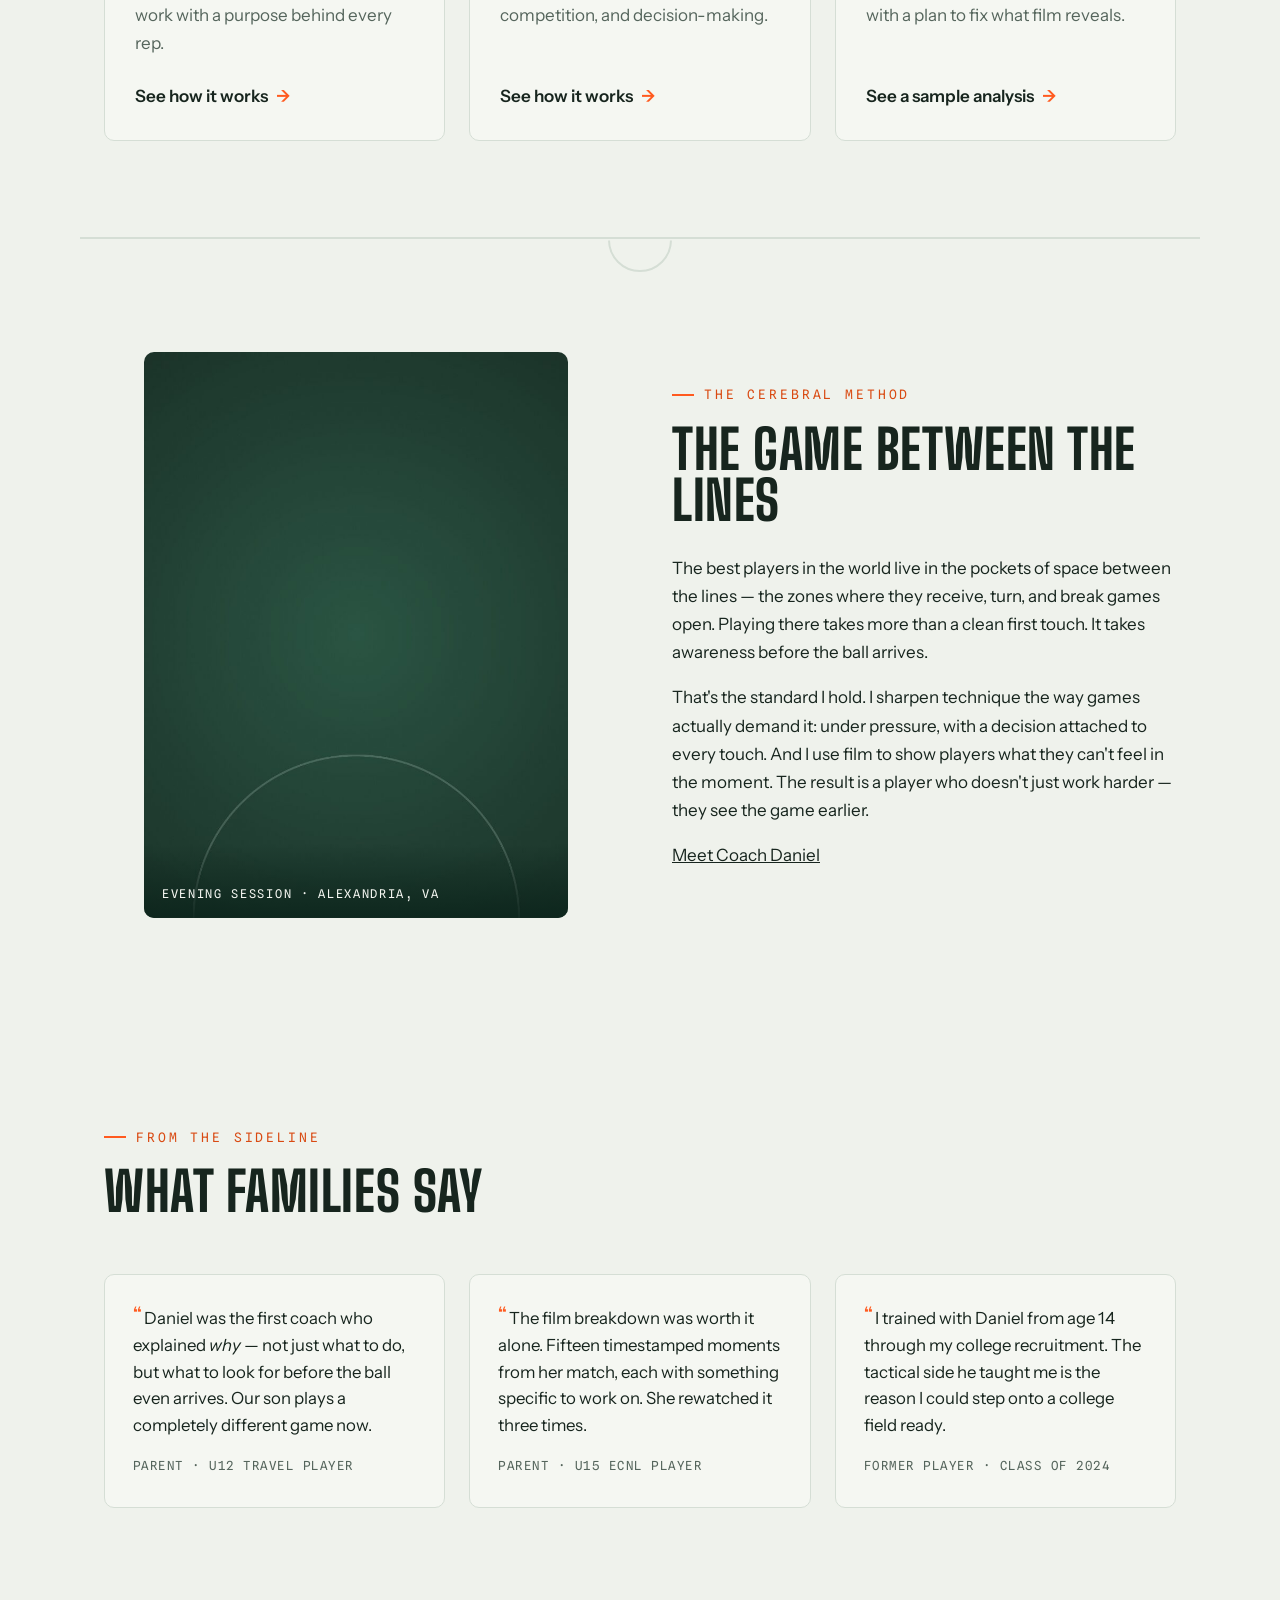
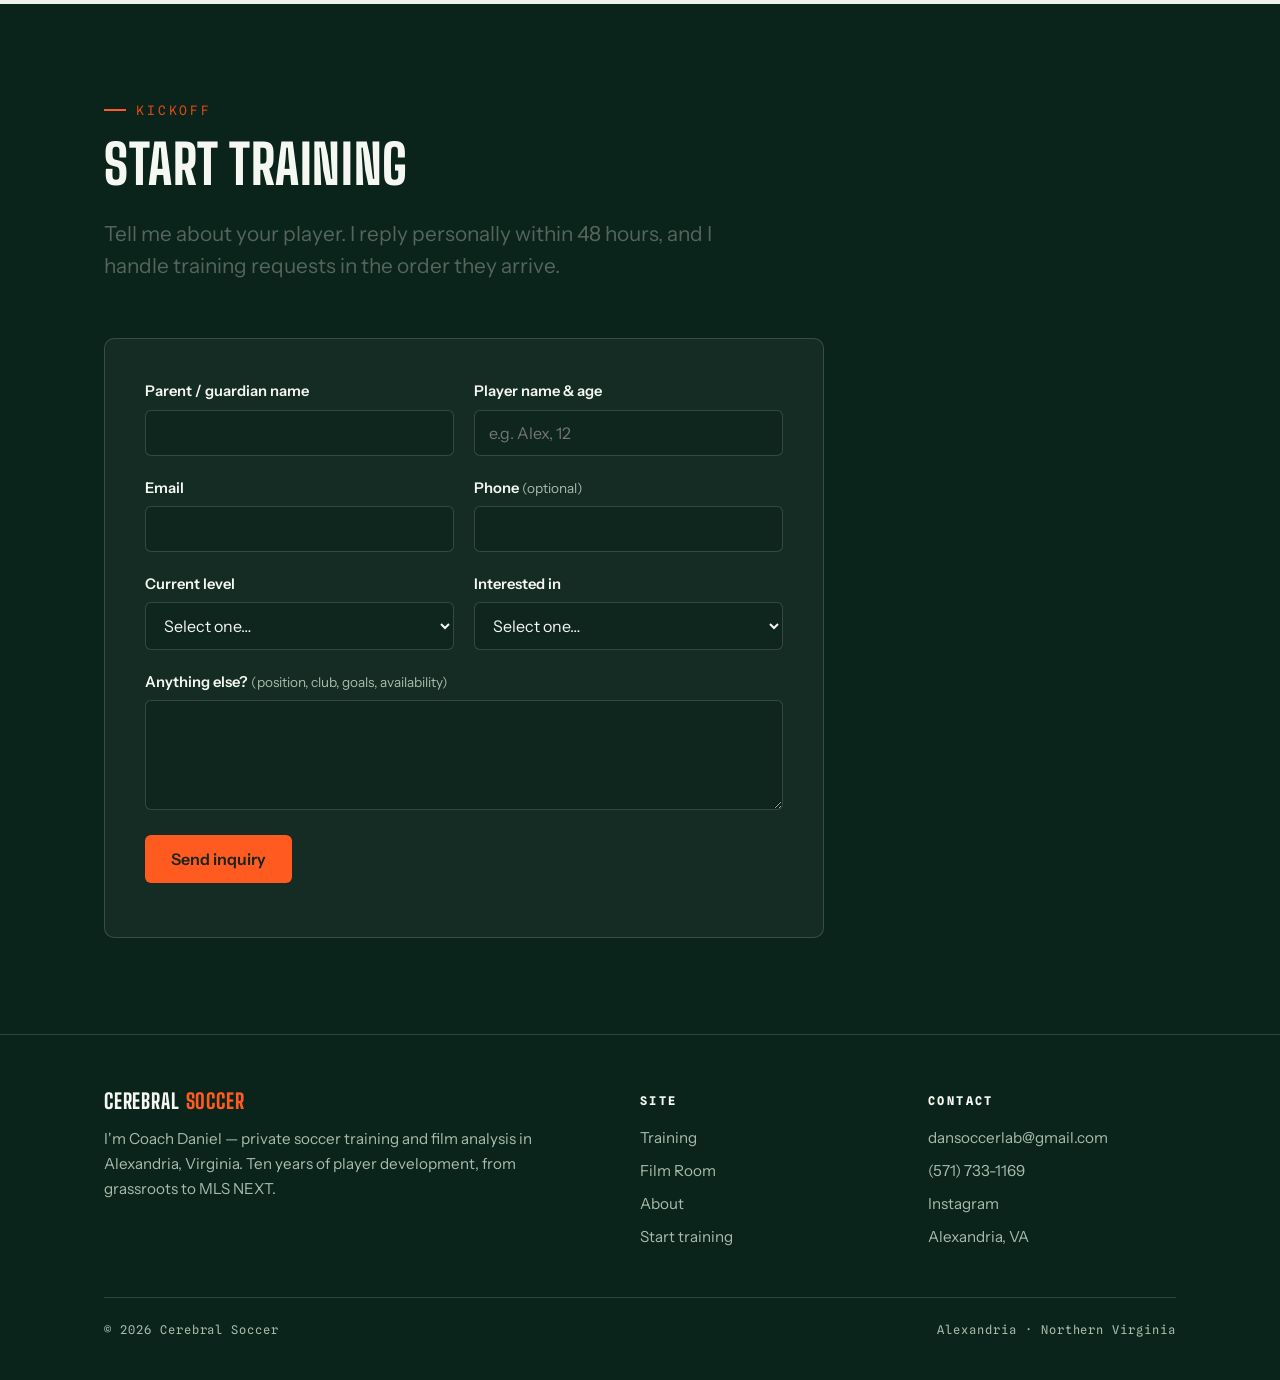
==== commit 473747b6: "Add files via upload" ====
--- a/index.html
+++ b/index.html
@@ -18,7 +18,7 @@
   <meta name="twitter:description" content="Private soccer training and game-film analysis in Alexandria, VA. Smart players are built, not found.">
   <meta name="twitter:image" content="https://cerebralsoccer.com/images/og-card.png">
   <link rel="apple-touch-icon" href="/apple-touch-icon.png">
-  <link rel="icon" href="data:image/svg+xml,%3Csvg%20xmlns%3D%27http%3A//www.w3.org/2000/svg%27%20viewBox%3D%270%200%2032%2032%27%3E%3Crect%20width%3D%2732%27%20height%3D%2732%27%20rx%3D%276%27%20fill%3D%27%230b241b%27/%3E%3Ccircle%20cx%3D%2716%27%20cy%3D%2716%27%20r%3D%279%27%20fill%3D%27none%27%20stroke%3D%27%23f5f7f2%27%20stroke-width%3D%271.6%27/%3E%3Cpath%20d%3D%27M16%2010.5%20L20.3%2013.6%20L18.7%2018.6%20L13.3%2018.6%20L11.7%2013.6%20Z%27%20fill%3D%27%23ff5a1f%27/%3E%3Cpath%20d%3D%27M16%2010.5%20V7%20M20.3%2013.6%20L23.5%2012%20M18.7%2018.6%20L20.5%2021.5%20M13.3%2018.6%20L11.5%2021.5%20M11.7%2013.6%20L8.5%2012%27%20stroke%3D%27%23f5f7f2%27%20stroke-width%3D%271.2%27/%3E%3C/svg%3E">
+  <link rel="icon" href="data:image/svg+xml,%3Csvg%20xmlns%3D%27http%3A//www.w3.org/2000/svg%27%20viewBox%3D%270%200%20100%20100%27%3E%3Crect%20width%3D%27100%27%20height%3D%27100%27%20rx%3D%2720%27%20fill%3D%27%230b241b%27/%3E%3Ccircle%20cx%3D%2750%27%20cy%3D%2750%27%20r%3D%2731%27%20fill%3D%27none%27%20stroke%3D%27%23f5f7f2%27%20stroke-width%3D%273.5%27/%3E%3Cpath%20d%3D%27M50%2036%20L61%2044%20L57%2057%20L43%2057%20L39%2044%20Z%27%20fill%3D%27%23ff5a1f%27/%3E%3Cg%20stroke%3D%27%23f5f7f2%27%20stroke-width%3D%272.4%27%20stroke-linecap%3D%27round%27%3E%3Cline%20x1%3D%2750%27%20y1%3D%2736%27%20x2%3D%2750%27%20y2%3D%2724%27/%3E%3Cline%20x1%3D%2761%27%20y1%3D%2744%27%20x2%3D%2770%27%20y2%3D%2738%27/%3E%3Cline%20x1%3D%2757%27%20y1%3D%2757%27%20x2%3D%2763%27%20y2%3D%2768%27/%3E%3Cline%20x1%3D%2743%27%20y1%3D%2757%27%20x2%3D%2737%27%20y2%3D%2768%27/%3E%3Cline%20x1%3D%2739%27%20y1%3D%2744%27%20x2%3D%2730%27%20y2%3D%2738%27/%3E%3C/g%3E%3C/svg%3E">
   <link rel="preconnect" href="https://fonts.googleapis.com">
   <link rel="preconnect" href="https://fonts.gstatic.com" crossorigin>
   <link href="https://fonts.googleapis.com/css2?family=Big+Shoulders+Display:wght@600;700;800&family=Instrument+Sans:ital,wght@0,400;0,500;0,600;1,400&family=Spline+Sans+Mono:wght@400;500&display=swap" rel="stylesheet">
@@ -63,6 +63,7 @@
   <header class="site-header">
     <div class="container nav-bar">
       <a class="wordmark" href="index.html" aria-label="Cerebral Soccer — home">
+        <img class="wordmark-logo" src="logo.svg" alt="" width="30" height="30">
         <span class="half">Cerebral&nbsp;</span><span class="lab">Soccer</span>
         <small>Player Development</small>
       </a>
--- a/styles.css
+++ b/styles.css
@@ -190,8 +190,15 @@
   color: var(--chalk);
   text-decoration: none;
   display: flex;
-  align-items: baseline;
+  align-items: center;
   line-height: 1;
+}
+.wordmark-logo {
+  width: 30px;
+  height: 30px;
+  margin-right: 11px;
+  flex: none;
+  display: block;
 }
 .wordmark .half { color: var(--chalk); }
 .wordmark .slash { color: var(--cone); margin: 0 2px; font-weight: 700; }
